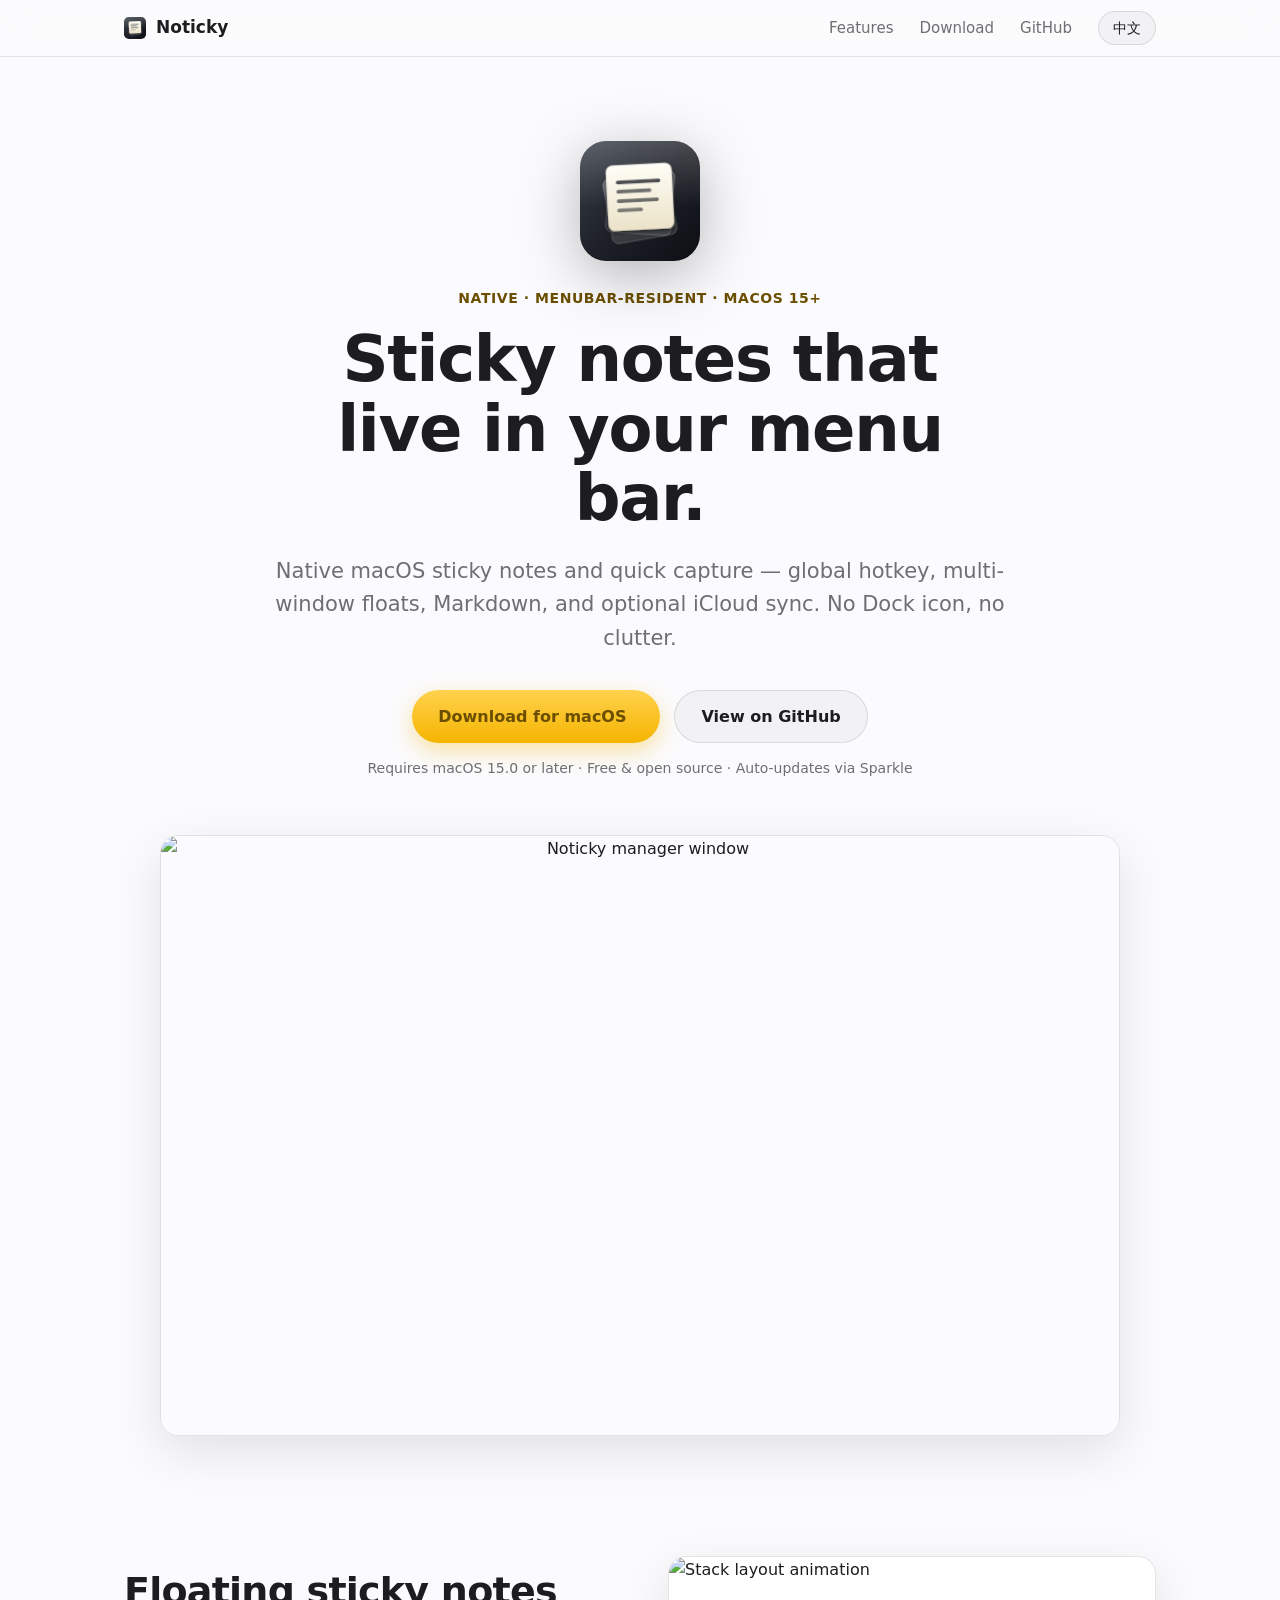
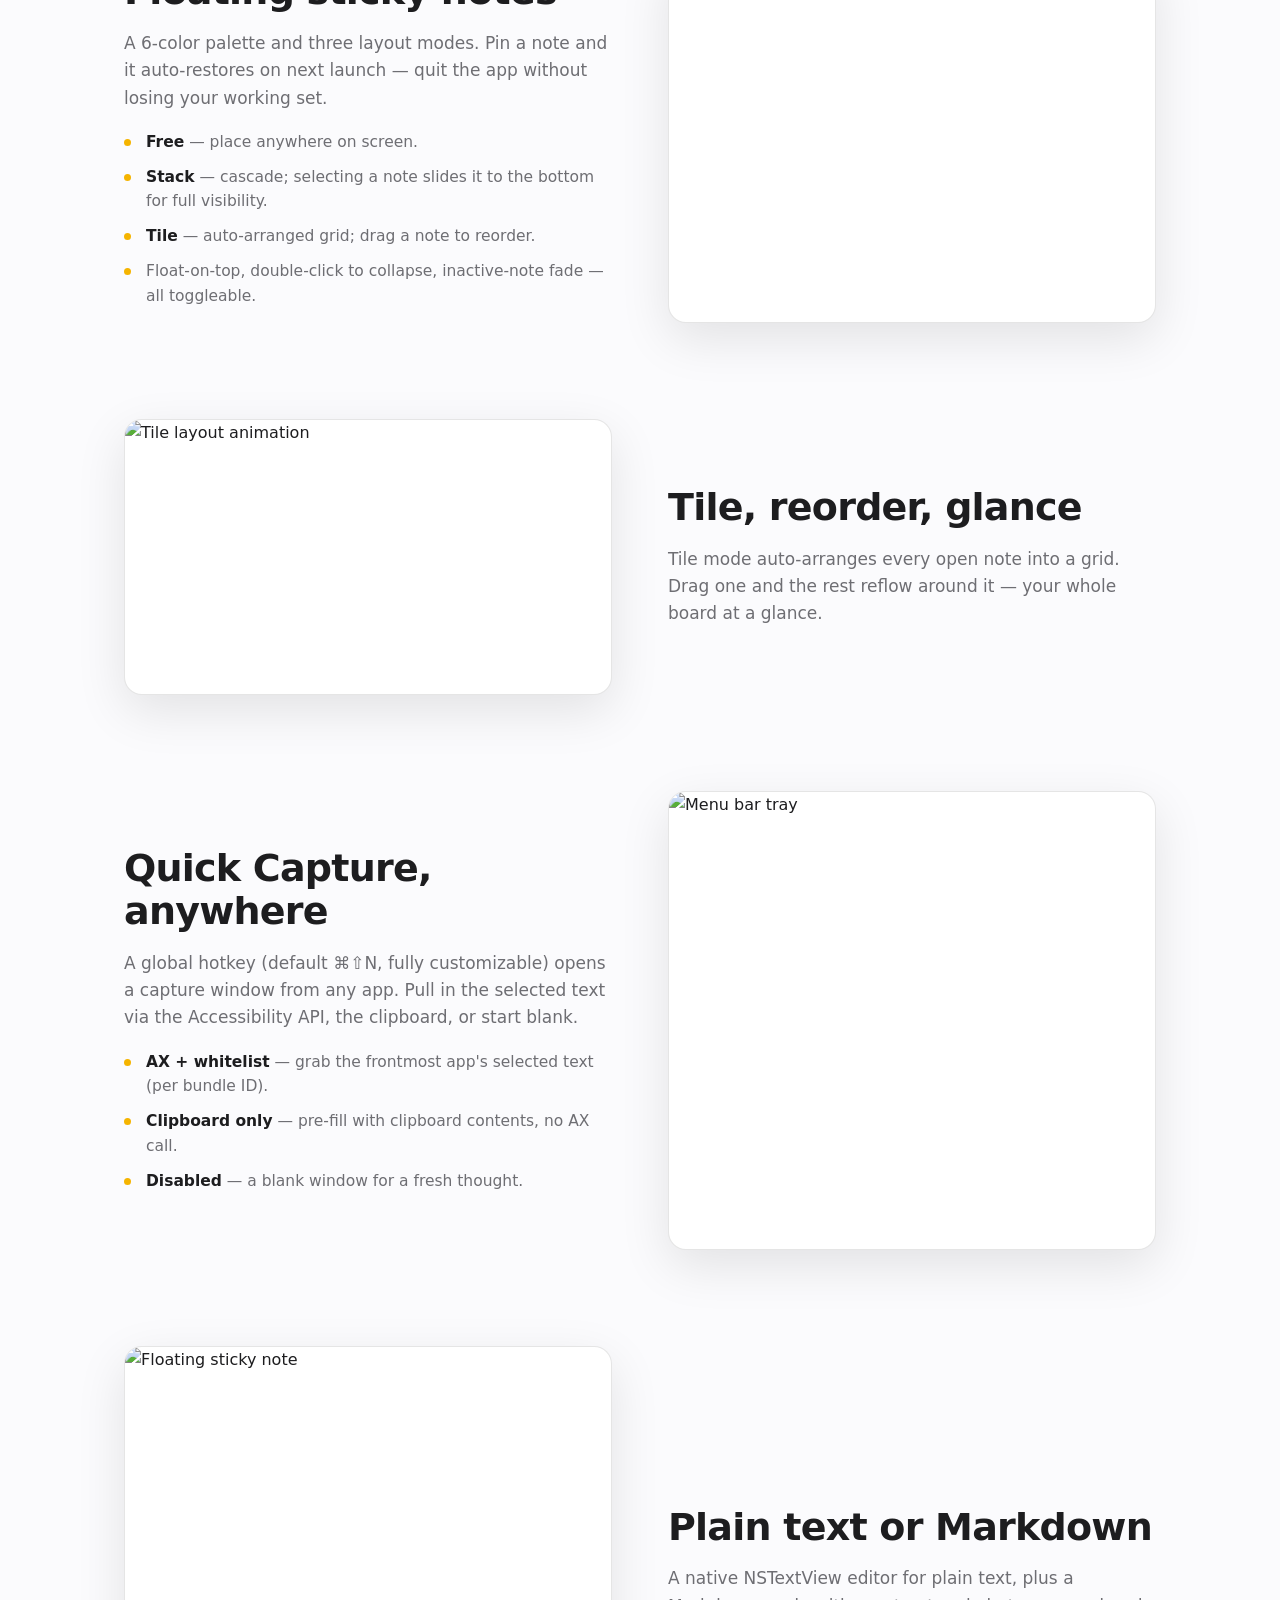
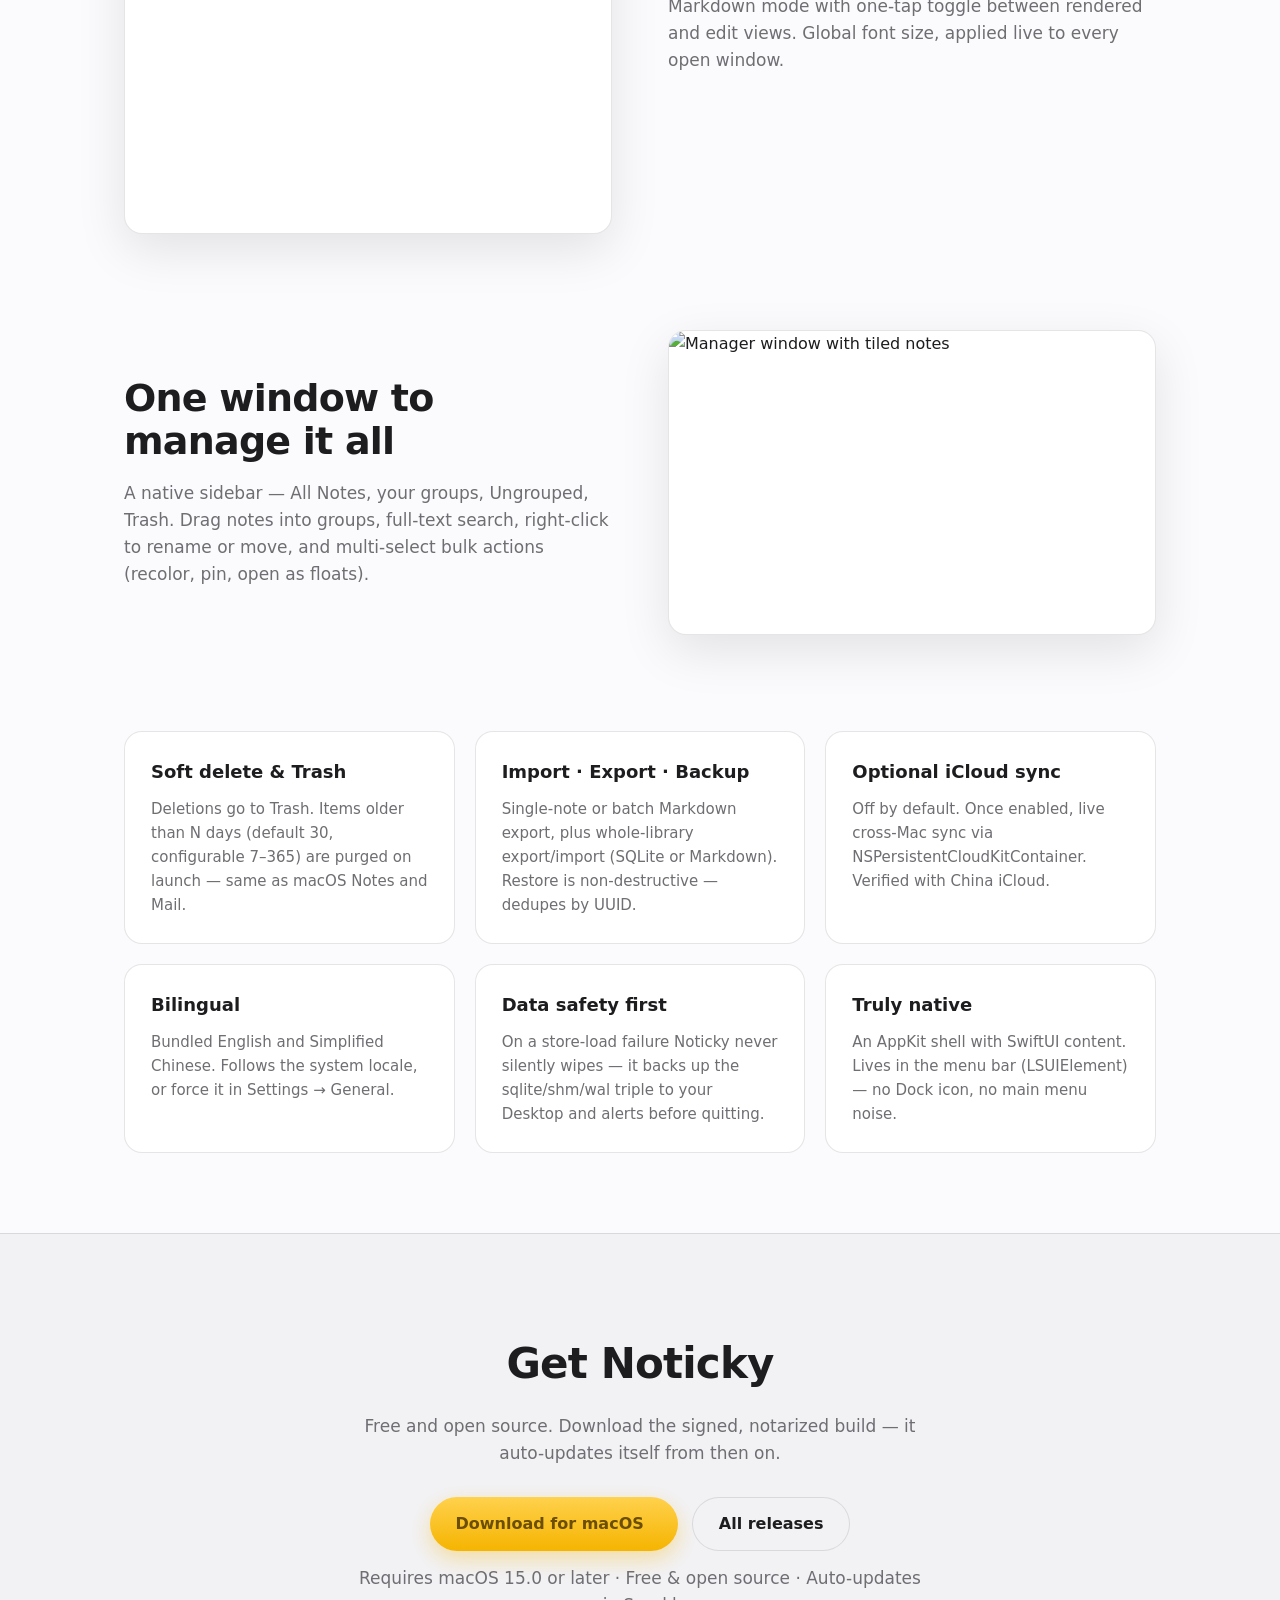
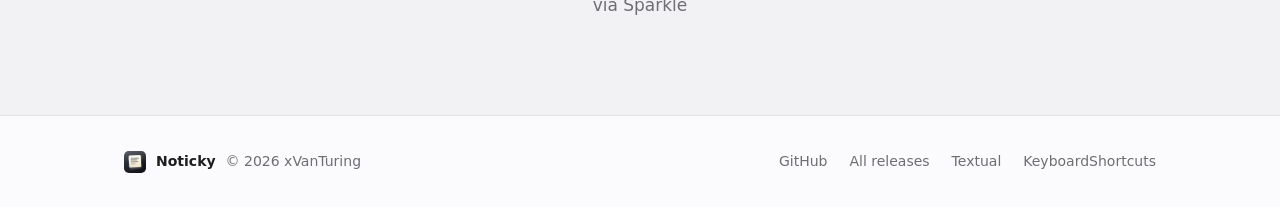
==== site/index.html @ e5f100ba "site: technical SEO — canonical, JSON-LD, OG/Twitter, robots, sitemap Add SoftwareApplication struct" ====
<!DOCTYPE html>
<html lang="en" data-lang="en">
<head>
<meta charset="UTF-8">
<meta name="viewport" content="width=device-width, initial-scale=1">
<title>Noticky — Native macOS sticky notes</title>
<meta name="description" content="Noticky — native macOS 15+ sticky notes: menubar-resident, global hotkey quick capture, multi-window floating notes, Markdown, optional iCloud sync. Free and open source, no Dock icon.">
<meta name="keywords" content="macOS sticky notes, mac note app, menubar notes, quick capture, Markdown notes mac, floating notes, iCloud sync notes, Noticky">
<link rel="canonical" href="https://xvanturing.github.io/Noticky/">
<meta property="og:title" content="Noticky — Native macOS sticky notes">
<meta property="og:description" content="Menubar-resident sticky notes for macOS 15+. Global hotkey capture, floating windows, Markdown, iCloud sync. Free & open source.">
<meta property="og:type" content="website">
<meta property="og:url" content="https://xvanturing.github.io/Noticky/">
<meta property="og:site_name" content="Noticky">
<meta property="og:image" content="https://xvanturing.github.io/Noticky/screenshots/manage-all-note.png">
<meta name="twitter:card" content="summary_large_image">
<meta name="twitter:title" content="Noticky — Native macOS sticky notes">
<meta name="twitter:description" content="Menubar-resident sticky notes for macOS 15+. Global hotkey capture, floating windows, Markdown, iCloud sync.">
<meta name="twitter:image" content="https://xvanturing.github.io/Noticky/screenshots/manage-all-note.png">
<meta name="theme-color" content="#f5b400">
<link rel="icon" type="image/svg+xml" href="icon.svg">
<link rel="stylesheet" href="style.css">
<script type="application/ld+json">
{
  "@context": "https://schema.org",
  "@type": "SoftwareApplication",
  "name": "Noticky",
  "operatingSystem": "macOS 15.0+",
  "applicationCategory": "ProductivityApplication",
  "description": "Native macOS sticky notes and quick capture — menubar-resident, global hotkey, multi-window floats, Markdown, optional iCloud sync.",
  "url": "https://xvanturing.github.io/Noticky/",
  "downloadUrl": "https://github.com/xVanTuring/Noticky/releases/latest",
  "softwareVersion": "1.2.3",
  "screenshot": "https://xvanturing.github.io/Noticky/screenshots/manage-all-note.png",
  "isAccessibleForFree": true,
  "offers": { "@type": "Offer", "price": "0", "priceCurrency": "USD" },
  "author": { "@type": "Person", "name": "xVanTuring", "url": "https://github.com/xVanTuring" }
}
</script>
</head>
<body>

<header class="nav">
  <div class="wrap nav-inner">
    <a class="brand" href="#top">
      <img class="brand-mark" src="icon.svg" alt="" width="22" height="22">
      <span>Noticky</span>
    </a>
    <nav class="nav-links">
      <a href="#features" data-i18n="nav.features">Features</a>
      <a href="#download" data-i18n="nav.download">Download</a>
      <a href="https://github.com/xVanTuring/Noticky" target="_blank" rel="noopener">GitHub</a>
      <button id="langToggle" class="lang-toggle" type="button" aria-label="Switch language">中文</button>
    </nav>
  </div>
</header>

<main id="top">

  <section class="hero">
    <div class="wrap">
      <img class="hero-icon" src="icon.svg" alt="Noticky app icon" width="120" height="120">
      <p class="eyebrow" data-i18n="hero.eyebrow">Native · Menubar-resident · macOS 15+</p>
      <h1 data-i18n="hero.title">Sticky notes that live in your menu bar.</h1>
      <p class="lede" data-i18n="hero.lede">Native macOS sticky notes and quick capture — global hotkey, multi-window floats, Markdown, and optional iCloud sync. No Dock icon, no clutter.</p>
      <div class="cta">
        <a id="downloadBtn" class="btn btn-primary" href="https://github.com/xVanTuring/Noticky/releases/latest">
          <span data-i18n="hero.download">Download for macOS</span>
          <span id="dlVersion" class="dl-version"></span>
        </a>
        <a class="btn btn-ghost" href="https://github.com/xVanTuring/Noticky" target="_blank" rel="noopener" data-i18n="hero.github">View on GitHub</a>
      </div>
      <p class="req" data-i18n="hero.req">Requires macOS 15.0 or later · Free &amp; open source · Auto-updates via Sparkle</p>
      <div class="hero-shot">
        <img src="screenshots/manage-all-note.png" alt="Noticky manager window" width="1520" height="950" loading="eager">
      </div>
    </div>
  </section>

  <section id="features" class="features wrap">

    <article class="feature">
      <div class="feature-text">
        <h2 data-i18n="f.float.title">Floating sticky notes</h2>
        <p data-i18n="f.float.body">A 6-color palette and three layout modes. Pin a note and it auto-restores on next launch — quit the app without losing your working set.</p>
        <ul>
          <li data-i18n="f.float.li1"><b>Free</b> — place anywhere on screen.</li>
          <li data-i18n="f.float.li2"><b>Stack</b> — cascade; selecting a note slides it to the bottom for full visibility.</li>
          <li data-i18n="f.float.li3"><b>Tile</b> — auto-arranged grid; drag a note to reorder.</li>
          <li data-i18n="f.float.li4">Float-on-top, double-click to collapse, inactive-note fade — all toggleable.</li>
        </ul>
      </div>
      <div class="feature-media">
        <img src="screenshots/stack-animation.gif" alt="Stack layout animation" width="600" height="450" loading="lazy">
      </div>
    </article>

    <article class="feature reverse">
      <div class="feature-text">
        <h2 data-i18n="f.tile.title">Tile, reorder, glance</h2>
        <p data-i18n="f.tile.body">Tile mode auto-arranges every open note into a grid. Drag one and the rest reflow around it — your whole board at a glance.</p>
      </div>
      <div class="feature-media">
        <img src="screenshots/tile-animation.gif" alt="Tile layout animation" width="600" height="338" loading="lazy">
      </div>
    </article>

    <article class="feature">
      <div class="feature-text">
        <h2 data-i18n="f.capture.title">Quick Capture, anywhere</h2>
        <p data-i18n="f.capture.body">A global hotkey (default ⌘⇧N, fully customizable) opens a capture window from any app. Pull in the selected text via the Accessibility API, the clipboard, or start blank.</p>
        <ul>
          <li data-i18n="f.capture.li1"><b>AX + whitelist</b> — grab the frontmost app's selected text (per bundle ID).</li>
          <li data-i18n="f.capture.li2"><b>Clipboard only</b> — pre-fill with clipboard contents, no AX call.</li>
          <li data-i18n="f.capture.li3"><b>Disabled</b> — a blank window for a fresh thought.</li>
        </ul>
      </div>
      <div class="feature-media">
        <img src="screenshots/menutray-open.png" alt="Menu bar tray" width="680" height="640" loading="lazy">
      </div>
    </article>

    <article class="feature reverse">
      <div class="feature-text">
        <h2 data-i18n="f.editor.title">Plain text or Markdown</h2>
        <p data-i18n="f.editor.body">A native NSTextView editor for plain text, plus a Markdown mode with one-tap toggle between rendered and edit views. Global font size, applied live to every open window.</p>
      </div>
      <div class="feature-media">
        <img src="screenshots/stack.png" alt="Floating sticky note" width="510" height="510" loading="lazy">
      </div>
    </article>

    <article class="feature">
      <div class="feature-text">
        <h2 data-i18n="f.manager.title">One window to manage it all</h2>
        <p data-i18n="f.manager.body">A native sidebar — All Notes, your groups, Ungrouped, Trash. Drag notes into groups, full-text search, right-click to rename or move, and multi-select bulk actions (recolor, pin, open as floats).</p>
      </div>
      <div class="feature-media">
        <img src="screenshots/tile-demo.png" alt="Manager window with tiled notes" width="1490" height="930" loading="lazy">
      </div>
    </article>

    <div class="grid">
      <div class="card">
        <h3 data-i18n="g.trash.title">Soft delete &amp; Trash</h3>
        <p data-i18n="g.trash.body">Deletions go to Trash. Items older than N days (default 30, configurable 7–365) are purged on launch — same as macOS Notes and Mail.</p>
      </div>
      <div class="card">
        <h3 data-i18n="g.io.title">Import · Export · Backup</h3>
        <p data-i18n="g.io.body">Single-note or batch Markdown export, plus whole-library export/import (SQLite or Markdown). Restore is non-destructive — dedupes by UUID.</p>
      </div>
      <div class="card">
        <h3 data-i18n="g.icloud.title">Optional iCloud sync</h3>
        <p data-i18n="g.icloud.body">Off by default. Once enabled, live cross-Mac sync via NSPersistentCloudKitContainer. Verified with China iCloud.</p>
      </div>
      <div class="card">
        <h3 data-i18n="g.l10n.title">Bilingual</h3>
        <p data-i18n="g.l10n.body">Bundled English and Simplified Chinese. Follows the system locale, or force it in Settings → General.</p>
      </div>
      <div class="card">
        <h3 data-i18n="g.safety.title">Data safety first</h3>
        <p data-i18n="g.safety.body">On a store-load failure Noticky never silently wipes — it backs up the sqlite/shm/wal triple to your Desktop and alerts before quitting.</p>
      </div>
      <div class="card">
        <h3 data-i18n="g.native.title">Truly native</h3>
        <p data-i18n="g.native.body">An AppKit shell with SwiftUI content. Lives in the menu bar (LSUIElement) — no Dock icon, no main menu noise.</p>
      </div>
    </div>

  </section>

  <section id="download" class="download">
    <div class="wrap">
      <h2 data-i18n="dl.title">Get Noticky</h2>
      <p data-i18n="dl.body">Free and open source. Download the signed, notarized build — it auto-updates itself from then on.</p>
      <div class="cta">
        <a id="downloadBtn2" class="btn btn-primary" href="https://github.com/xVanTuring/Noticky/releases/latest">
          <span data-i18n="hero.download">Download for macOS</span>
          <span id="dlVersion2" class="dl-version"></span>
        </a>
        <a class="btn btn-ghost" href="https://github.com/xVanTuring/Noticky/releases" target="_blank" rel="noopener" data-i18n="dl.all">All releases</a>
      </div>
      <p class="req" data-i18n="hero.req">Requires macOS 15.0 or later · Free &amp; open source · Auto-updates via Sparkle</p>
    </div>
  </section>

</main>

<footer class="footer">
  <div class="wrap footer-inner">
    <div>
      <img class="brand-mark" src="icon.svg" alt="" width="22" height="22">
      <span class="footer-name">Noticky</span>
      <span class="footer-copy">© 2026 xVanTuring</span>
    </div>
    <nav class="footer-links">
      <a href="https://github.com/xVanTuring/Noticky" target="_blank" rel="noopener">GitHub</a>
      <a href="https://github.com/xVanTuring/Noticky/releases" target="_blank" rel="noopener" data-i18n="dl.all">All releases</a>
      <a href="https://github.com/gonzalezreal/textual" target="_blank" rel="noopener">Textual</a>
      <a href="https://github.com/sindresorhus/KeyboardShortcuts" target="_blank" rel="noopener">KeyboardShortcuts</a>
    </nav>
  </div>
</footer>

<script src="app.js"></script>
</body>
</html>
---- site/style.css ----
:root {
  --bg: #fbfbfd;
  --bg-soft: #f2f2f5;
  --surface: #ffffff;
  --text: #1d1d1f;
  --text-soft: #6e6e73;
  --line: rgba(0,0,0,.10);
  --accent: #f5b400;
  --accent-ink: #6b4e00;
  --shadow: 0 16px 50px rgba(0,0,0,.10);
  --radius: 18px;
  --maxw: 1080px;
}

@media (prefers-color-scheme: dark) {
  :root {
    --bg: #000000;
    --bg-soft: #0d0d0f;
    --surface: #161618;
    --text: #f5f5f7;
    --text-soft: #a1a1a6;
    --line: rgba(255,255,255,.12);
    --shadow: 0 16px 50px rgba(0,0,0,.55);
  }
}

* { box-sizing: border-box; margin: 0; padding: 0; }

html { scroll-behavior: smooth; }

body {
  font-family: -apple-system, BlinkMacSystemFont, "SF Pro Text", "Segoe UI",
    "PingFang SC", "Hiragino Sans GB", "Microsoft YaHei", system-ui, sans-serif;
  background: var(--bg);
  color: var(--text);
  line-height: 1.6;
  -webkit-font-smoothing: antialiased;
  text-rendering: optimizeLegibility;
}

.wrap { max-width: var(--maxw); margin: 0 auto; padding: 0 24px; }

a { color: inherit; text-decoration: none; }

img { max-width: 100%; height: auto; display: block; }

/* i18n visibility — handled by JS swapping text; no CSS needed */

/* ---------- nav ---------- */
.nav {
  position: sticky; top: 0; z-index: 50;
  background: color-mix(in srgb, var(--bg) 78%, transparent);
  backdrop-filter: saturate(180%) blur(20px);
  -webkit-backdrop-filter: saturate(180%) blur(20px);
  border-bottom: 1px solid var(--line);
}
.nav-inner { display: flex; align-items: center; justify-content: space-between; height: 56px; }
.brand { display: flex; align-items: center; gap: 10px; font-weight: 600; font-size: 17px; }
.brand-mark { width: 22px; height: 22px; flex: none; display: block; }
.nav-links { display: flex; align-items: center; gap: 26px; font-size: 15px; }
.nav-links a { color: var(--text-soft); transition: color .15s; }
.nav-links a:hover { color: var(--text); }
.lang-toggle {
  font: inherit; font-size: 14px; cursor: pointer;
  background: var(--bg-soft); color: var(--text);
  border: 1px solid var(--line); border-radius: 999px;
  padding: 5px 14px; transition: background .15s;
}
.lang-toggle:hover { background: var(--surface); }

/* ---------- hero ---------- */
.hero { padding: 84px 0 40px; text-align: center; }
.hero-icon {
  width: clamp(88px, 12vw, 120px); height: auto;
  margin: 0 auto 26px;
  filter: drop-shadow(0 14px 30px rgba(0,0,0,.28));
}
.eyebrow {
  font-size: 14px; font-weight: 600; letter-spacing: .04em;
  color: var(--accent-ink); text-transform: uppercase;
}
@media (prefers-color-scheme: dark) { .eyebrow { color: var(--accent); } }
.hero h1 {
  font-size: clamp(36px, 6vw, 64px);
  line-height: 1.08; font-weight: 700; letter-spacing: -.02em;
  margin: 16px auto 0; max-width: 14ch;
}
.lede {
  font-size: clamp(17px, 2.2vw, 21px);
  color: var(--text-soft); margin: 22px auto 0; max-width: 60ch;
}
.cta { display: flex; gap: 14px; justify-content: center; flex-wrap: wrap; margin: 34px 0 14px; }
.btn {
  display: inline-flex; align-items: center; gap: 8px;
  font-size: 16px; font-weight: 600;
  padding: 13px 26px; border-radius: 999px;
  transition: transform .12s ease, box-shadow .12s ease, background .15s;
}
.btn:active { transform: translateY(1px); }
.btn-primary {
  background: linear-gradient(180deg, #ffd14d, var(--accent));
  color: var(--accent-ink);
  box-shadow: 0 8px 22px rgba(245,180,0,.35);
}
.btn-primary:hover { box-shadow: 0 10px 28px rgba(245,180,0,.5); }
.btn-ghost { background: var(--bg-soft); color: var(--text); border: 1px solid var(--line); }
.btn-ghost:hover { background: var(--surface); }
.dl-version { font-weight: 500; opacity: .7; font-size: 14px; }
.req { font-size: 14px; color: var(--text-soft); }

.hero-shot {
  margin: 56px auto 0; max-width: 960px;
  border-radius: var(--radius); overflow: hidden;
  box-shadow: var(--shadow); border: 1px solid var(--line);
}

/* ---------- features ---------- */
.features { padding: 80px 24px; display: flex; flex-direction: column; gap: 96px; }
.feature {
  display: grid; grid-template-columns: 1fr 1fr;
  gap: 56px; align-items: center;
}
.feature.reverse .feature-text { order: 2; }
.feature h2 {
  font-size: clamp(26px, 3.4vw, 38px);
  line-height: 1.15; letter-spacing: -.02em; font-weight: 700;
}
.feature p { margin-top: 16px; font-size: 17px; color: var(--text-soft); }
.feature ul { margin-top: 18px; padding-left: 0; list-style: none; display: grid; gap: 10px; }
.feature li { font-size: 15.5px; color: var(--text-soft); padding-left: 22px; position: relative; }
.feature li::before {
  content: ""; position: absolute; left: 0; top: 9px;
  width: 7px; height: 7px; border-radius: 50%; background: var(--accent);
}
.feature li b { color: var(--text); }
.feature-media {
  border-radius: var(--radius); overflow: hidden;
  box-shadow: var(--shadow); border: 1px solid var(--line);
  background: var(--surface);
}
.feature-media img { width: 100%; }

/* ---------- grid cards ---------- */
.grid {
  display: grid; grid-template-columns: repeat(3, 1fr); gap: 20px;
}
.card {
  background: var(--surface); border: 1px solid var(--line);
  border-radius: var(--radius); padding: 26px;
}
.card h3 { font-size: 18px; font-weight: 650; }
.card p { margin-top: 10px; font-size: 15px; color: var(--text-soft); }

/* ---------- download ---------- */
.download {
  text-align: center; padding: 96px 24px;
  background: var(--bg-soft); border-top: 1px solid var(--line);
}
.download h2 { font-size: clamp(28px, 4vw, 42px); font-weight: 700; letter-spacing: -.02em; }
.download .body, .download > .wrap > p:first-of-type { }
.download p { color: var(--text-soft); max-width: 52ch; margin: 16px auto 0; font-size: 17px; }
.download .cta { margin-top: 30px; }
.download .req { margin-top: 6px; }

/* ---------- footer ---------- */
.footer { border-top: 1px solid var(--line); padding: 34px 0; font-size: 14px; }
.footer-inner { display: flex; align-items: center; justify-content: space-between; flex-wrap: wrap; gap: 16px; }
.footer-inner > div { display: flex; align-items: center; gap: 10px; }
.footer-name { font-weight: 600; }
.footer-copy { color: var(--text-soft); }
.footer-links { display: flex; gap: 22px; }
.footer-links a { color: var(--text-soft); transition: color .15s; }
.footer-links a:hover { color: var(--text); }

/* ---------- responsive ---------- */
@media (max-width: 820px) {
  .nav-links { gap: 16px; font-size: 14px; }
  .feature { grid-template-columns: 1fr; gap: 28px; }
  .feature.reverse .feature-text { order: 0; }
  .grid { grid-template-columns: 1fr; }
  .hero { padding: 56px 0 24px; }
  .hero-shot { margin-top: 40px; }
  .features { padding: 56px 20px; gap: 64px; }
}
@media (max-width: 520px) {
  .nav-links a:not(:last-of-type) { display: none; }
}
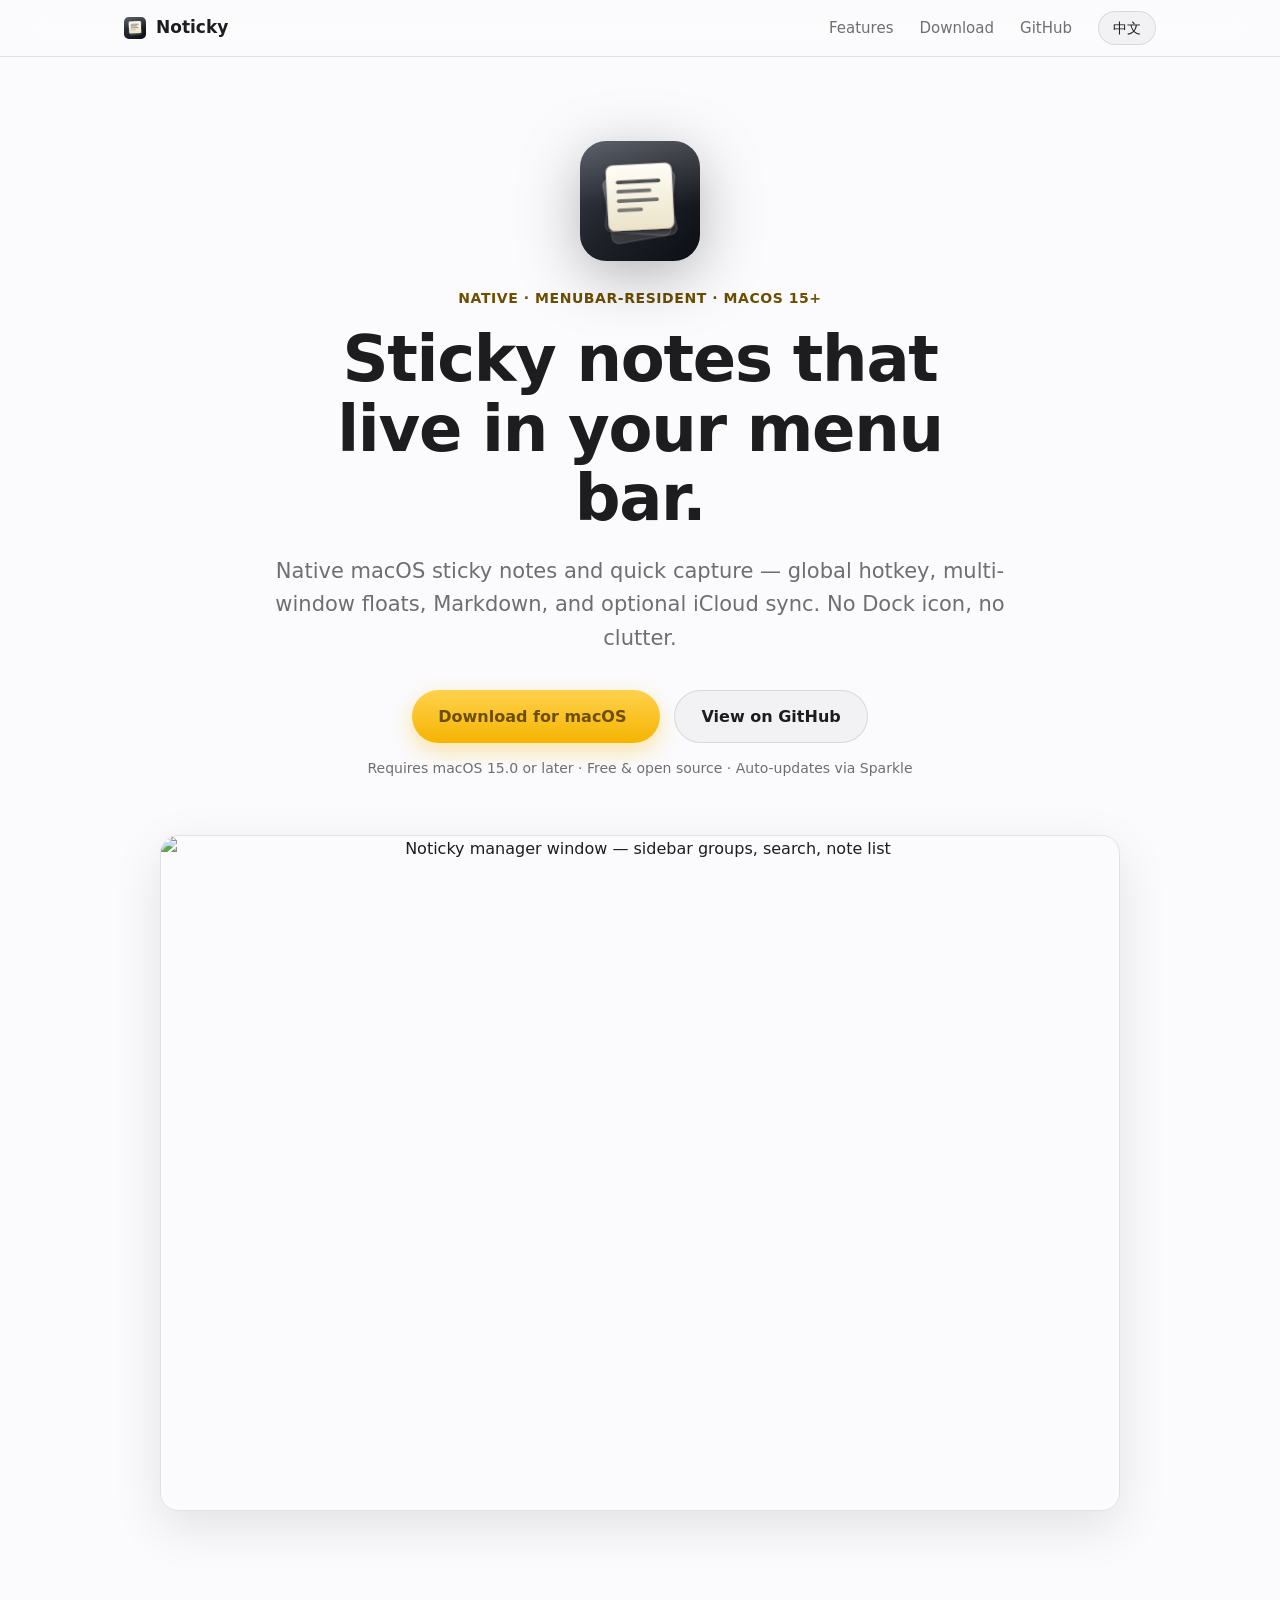
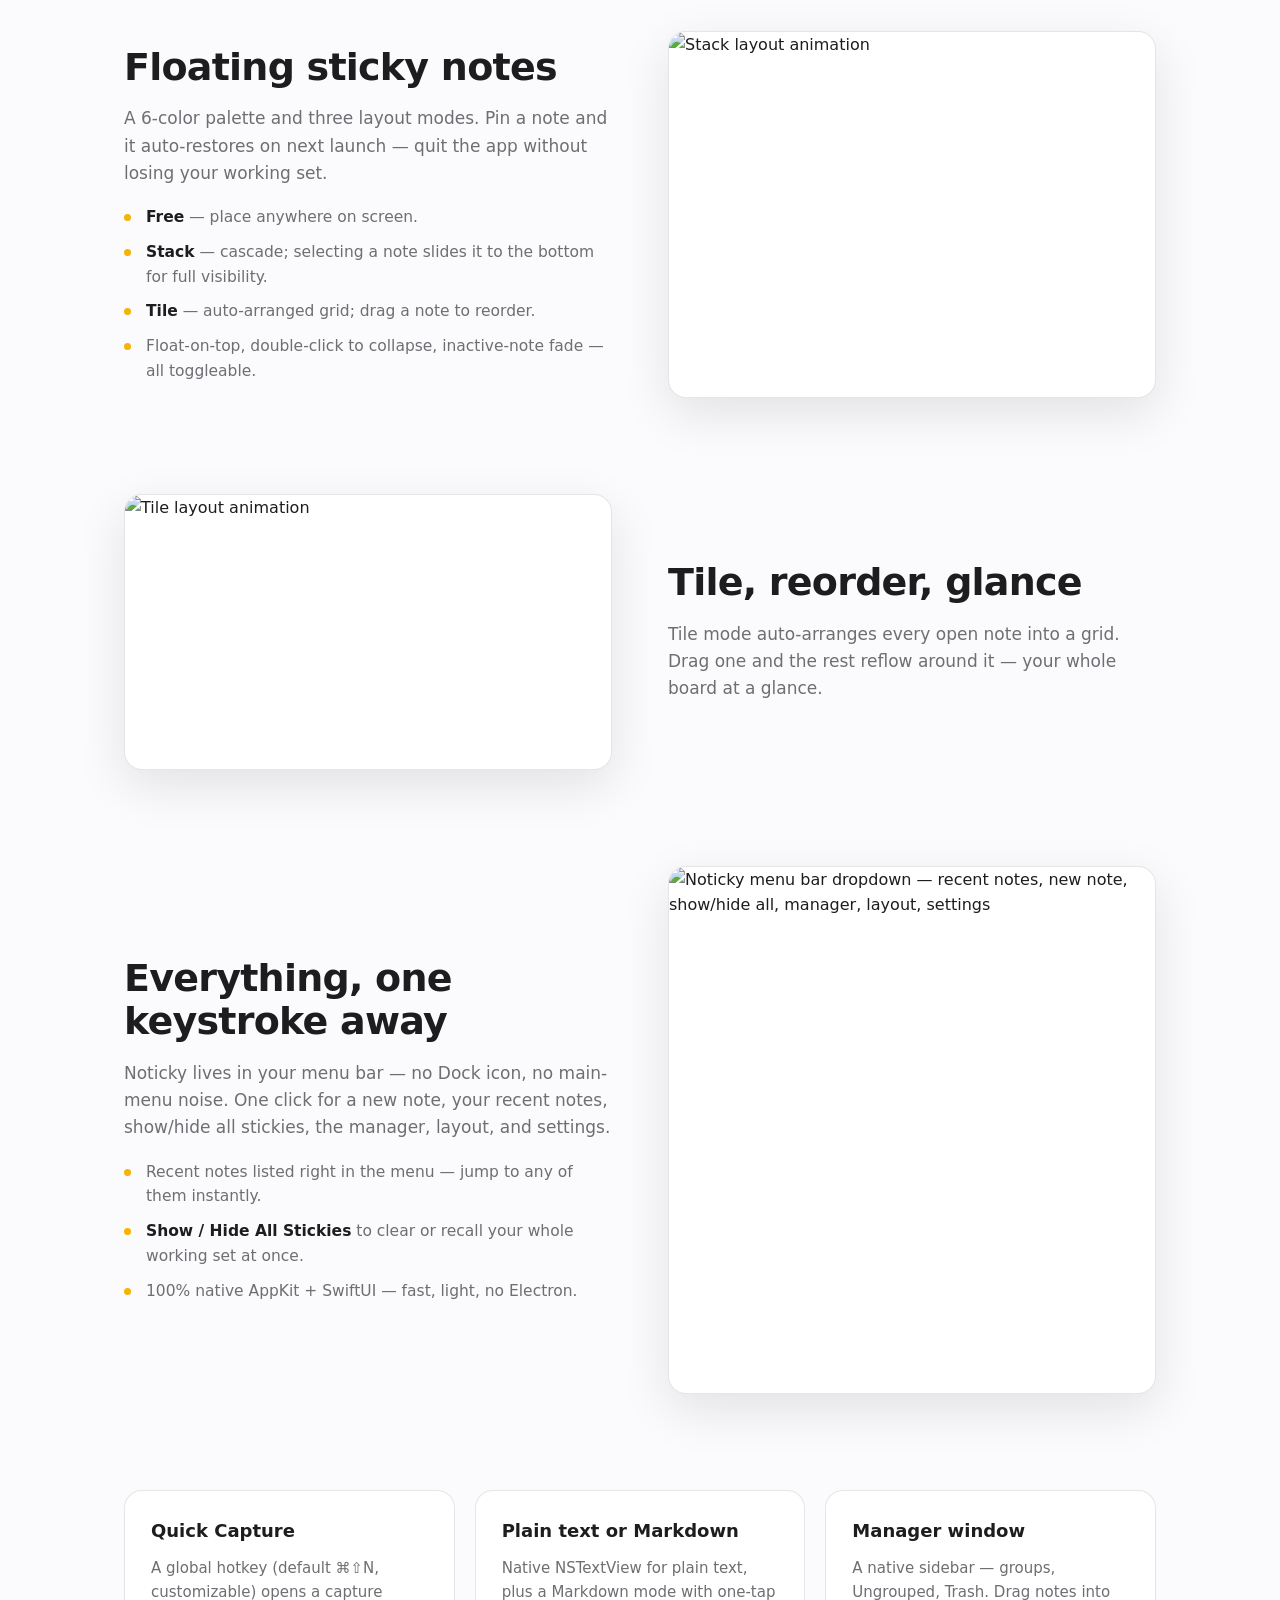
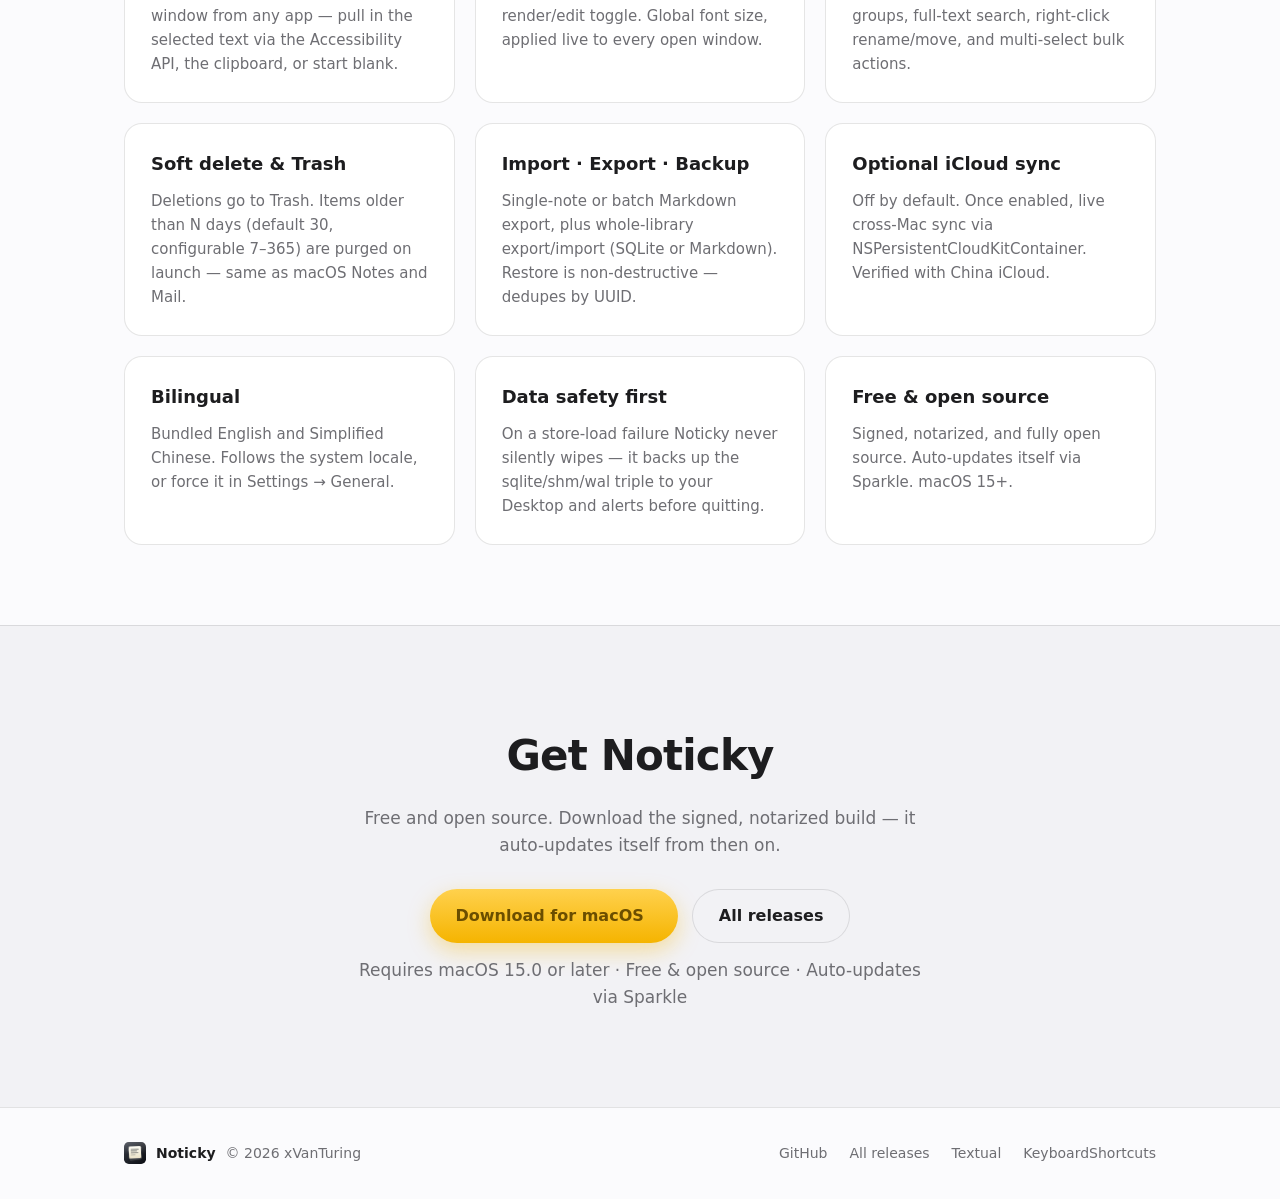
==== commit f31bf01a: "site: fix image/text mismatches — only truthful screenshots on page The earlier feature→image pairin" ====
--- a/site/index.html
+++ b/site/index.html
@@ -3,6 +3,7 @@
 <head>
 <meta charset="UTF-8">
 <meta name="viewport" content="width=device-width, initial-scale=1">
+<meta name="google-site-verification" content="A2IxianbWtXFeXJWL5zcsJh0IH8kGYTFFjMnUTjZD_4">
 <title>Noticky — Native macOS sticky notes</title>
 <meta name="description" content="Noticky — native macOS 15+ sticky notes: menubar-resident, global hotkey quick capture, multi-window floating notes, Markdown, optional iCloud sync. Free and open source, no Dock icon.">
 <meta name="keywords" content="macOS sticky notes, mac note app, menubar notes, quick capture, Markdown notes mac, floating notes, iCloud sync notes, Noticky">
@@ -72,7 +73,7 @@
       </div>
       <p class="req" data-i18n="hero.req">Requires macOS 15.0 or later · Free &amp; open source · Auto-updates via Sparkle</p>
       <div class="hero-shot">
-        <img src="screenshots/manage-all-note.png" alt="Noticky manager window" width="1520" height="950" loading="eager">
+        <img src="screenshots/manage-all-note.png" alt="Noticky manager window — sidebar groups, search, note list" width="2024" height="1424" loading="eager">
       </div>
     </div>
   </section>
@@ -107,40 +108,32 @@
 
     <article class="feature">
       <div class="feature-text">
-        <h2 data-i18n="f.capture.title">Quick Capture, anywhere</h2>
-        <p data-i18n="f.capture.body">A global hotkey (default ⌘⇧N, fully customizable) opens a capture window from any app. Pull in the selected text via the Accessibility API, the clipboard, or start blank.</p>
+        <h2 data-i18n="f.menu.title">Everything, one keystroke away</h2>
+        <p data-i18n="f.menu.body">Noticky lives in your menu bar — no Dock icon, no main-menu noise. One click for a new note, your recent notes, show/hide all stickies, the manager, layout, and settings.</p>
         <ul>
-          <li data-i18n="f.capture.li1"><b>AX + whitelist</b> — grab the frontmost app's selected text (per bundle ID).</li>
-          <li data-i18n="f.capture.li2"><b>Clipboard only</b> — pre-fill with clipboard contents, no AX call.</li>
-          <li data-i18n="f.capture.li3"><b>Disabled</b> — a blank window for a fresh thought.</li>
+          <li data-i18n="f.menu.li1">Recent notes listed right in the menu — jump to any of them instantly.</li>
+          <li data-i18n="f.menu.li2"><b>Show / Hide All Stickies</b> to clear or recall your whole working set at once.</li>
+          <li data-i18n="f.menu.li3">100% native AppKit + SwiftUI — fast, light, no Electron.</li>
         </ul>
       </div>
       <div class="feature-media">
-        <img src="screenshots/menutray-open.png" alt="Menu bar tray" width="680" height="640" loading="lazy">
+        <img src="screenshots/menutray-open.png" alt="Noticky menu bar dropdown — recent notes, new note, show/hide all, manager, layout, settings" width="958" height="1038" loading="lazy">
       </div>
     </article>
 
-    <article class="feature reverse">
-      <div class="feature-text">
-        <h2 data-i18n="f.editor.title">Plain text or Markdown</h2>
-        <p data-i18n="f.editor.body">A native NSTextView editor for plain text, plus a Markdown mode with one-tap toggle between rendered and edit views. Global font size, applied live to every open window.</p>
-      </div>
-      <div class="feature-media">
-        <img src="screenshots/stack.png" alt="Floating sticky note" width="510" height="510" loading="lazy">
-      </div>
-    </article>
-
-    <article class="feature">
-      <div class="feature-text">
-        <h2 data-i18n="f.manager.title">One window to manage it all</h2>
-        <p data-i18n="f.manager.body">A native sidebar — All Notes, your groups, Ungrouped, Trash. Drag notes into groups, full-text search, right-click to rename or move, and multi-select bulk actions (recolor, pin, open as floats).</p>
-      </div>
-      <div class="feature-media">
-        <img src="screenshots/tile-demo.png" alt="Manager window with tiled notes" width="1490" height="930" loading="lazy">
-      </div>
-    </article>
-
     <div class="grid">
+      <div class="card">
+        <h3 data-i18n="g.capture.title">Quick Capture</h3>
+        <p data-i18n="g.capture.body">A global hotkey (default ⌘⇧N, customizable) opens a capture window from any app — pull in the selected text via the Accessibility API, the clipboard, or start blank.</p>
+      </div>
+      <div class="card">
+        <h3 data-i18n="g.md.title">Plain text or Markdown</h3>
+        <p data-i18n="g.md.body">Native NSTextView for plain text, plus a Markdown mode with one-tap render/edit toggle. Global font size, applied live to every open window.</p>
+      </div>
+      <div class="card">
+        <h3 data-i18n="g.manager.title">Manager window</h3>
+        <p data-i18n="g.manager.body">A native sidebar — groups, Ungrouped, Trash. Drag notes into groups, full-text search, right-click rename/move, and multi-select bulk actions.</p>
+      </div>
       <div class="card">
         <h3 data-i18n="g.trash.title">Soft delete &amp; Trash</h3>
         <p data-i18n="g.trash.body">Deletions go to Trash. Items older than N days (default 30, configurable 7–365) are purged on launch — same as macOS Notes and Mail.</p>
@@ -162,8 +155,8 @@
         <p data-i18n="g.safety.body">On a store-load failure Noticky never silently wipes — it backs up the sqlite/shm/wal triple to your Desktop and alerts before quitting.</p>
       </div>
       <div class="card">
-        <h3 data-i18n="g.native.title">Truly native</h3>
-        <p data-i18n="g.native.body">An AppKit shell with SwiftUI content. Lives in the menu bar (LSUIElement) — no Dock icon, no main menu noise.</p>
+        <h3 data-i18n="g.oss.title">Free &amp; open source</h3>
+        <p data-i18n="g.oss.body">Signed, notarized, and fully open source. Auto-updates itself via Sparkle. macOS 15+.</p>
       </div>
     </div>
 
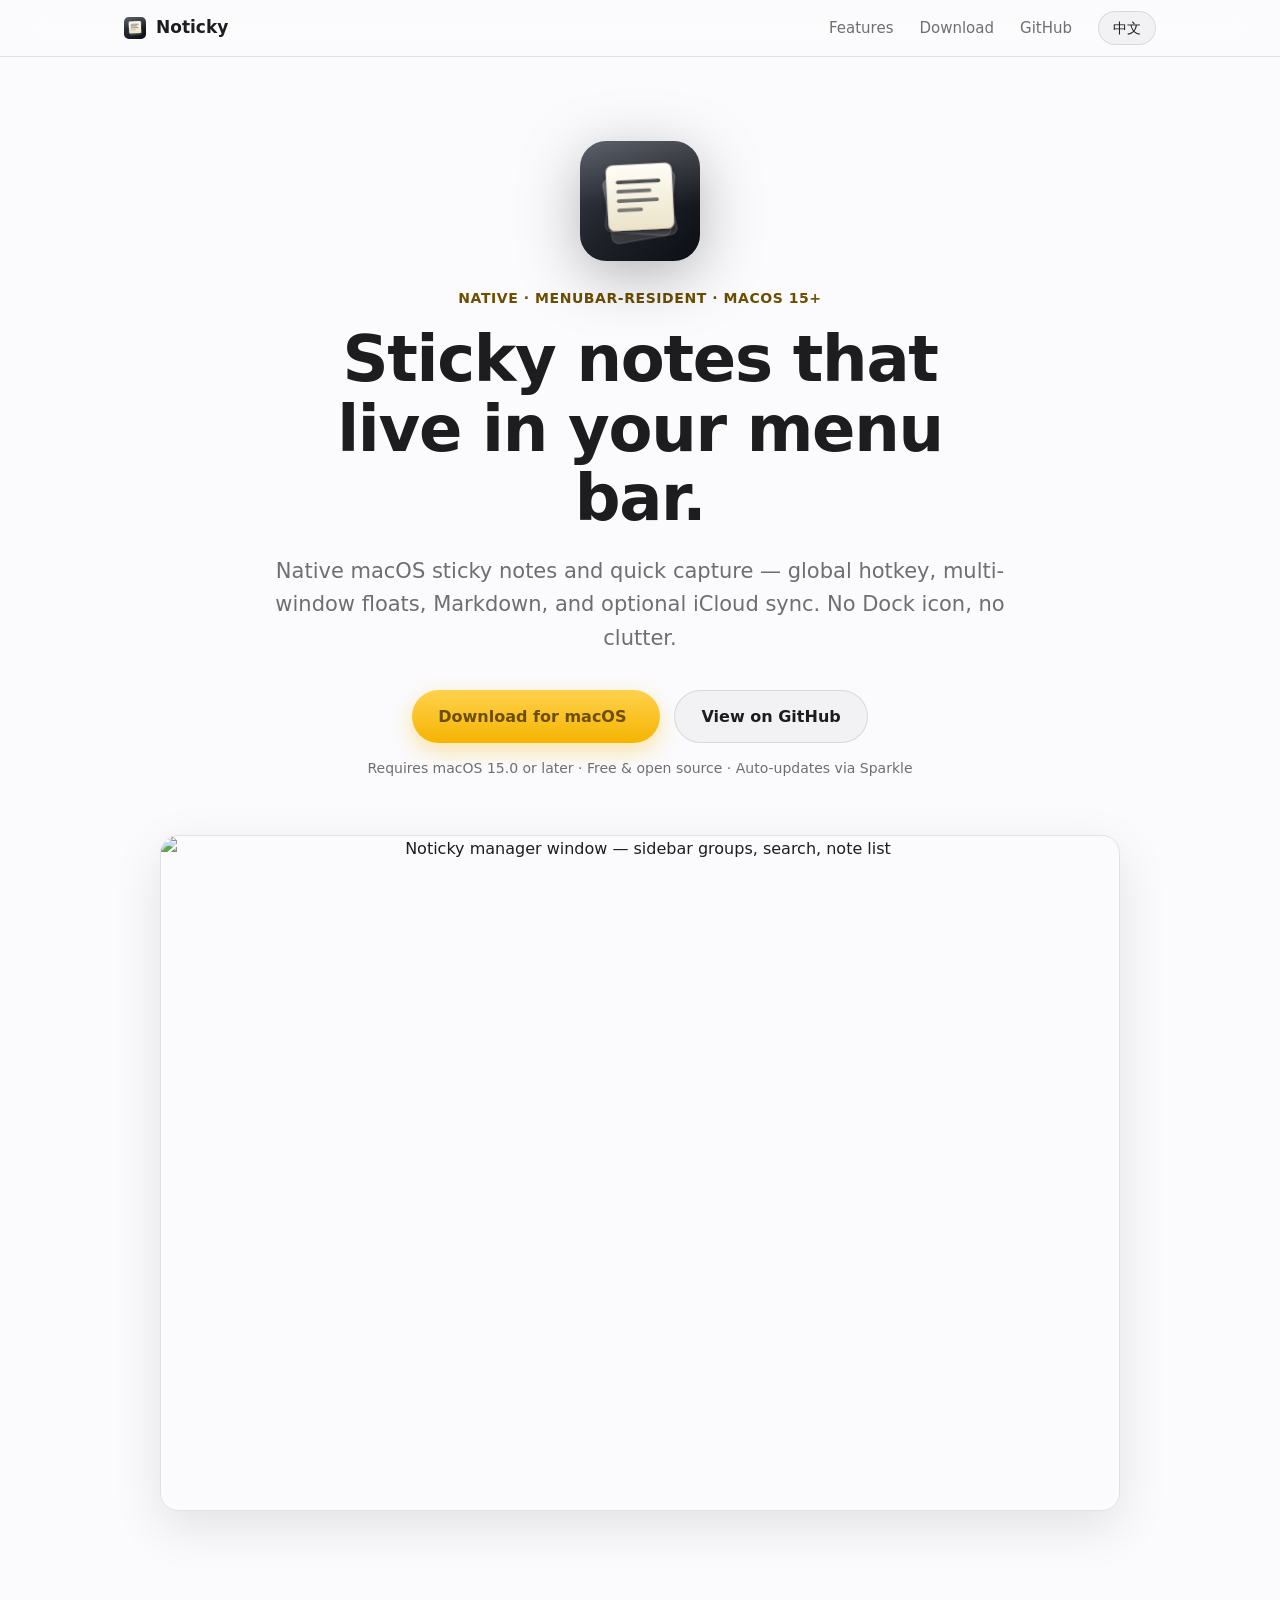
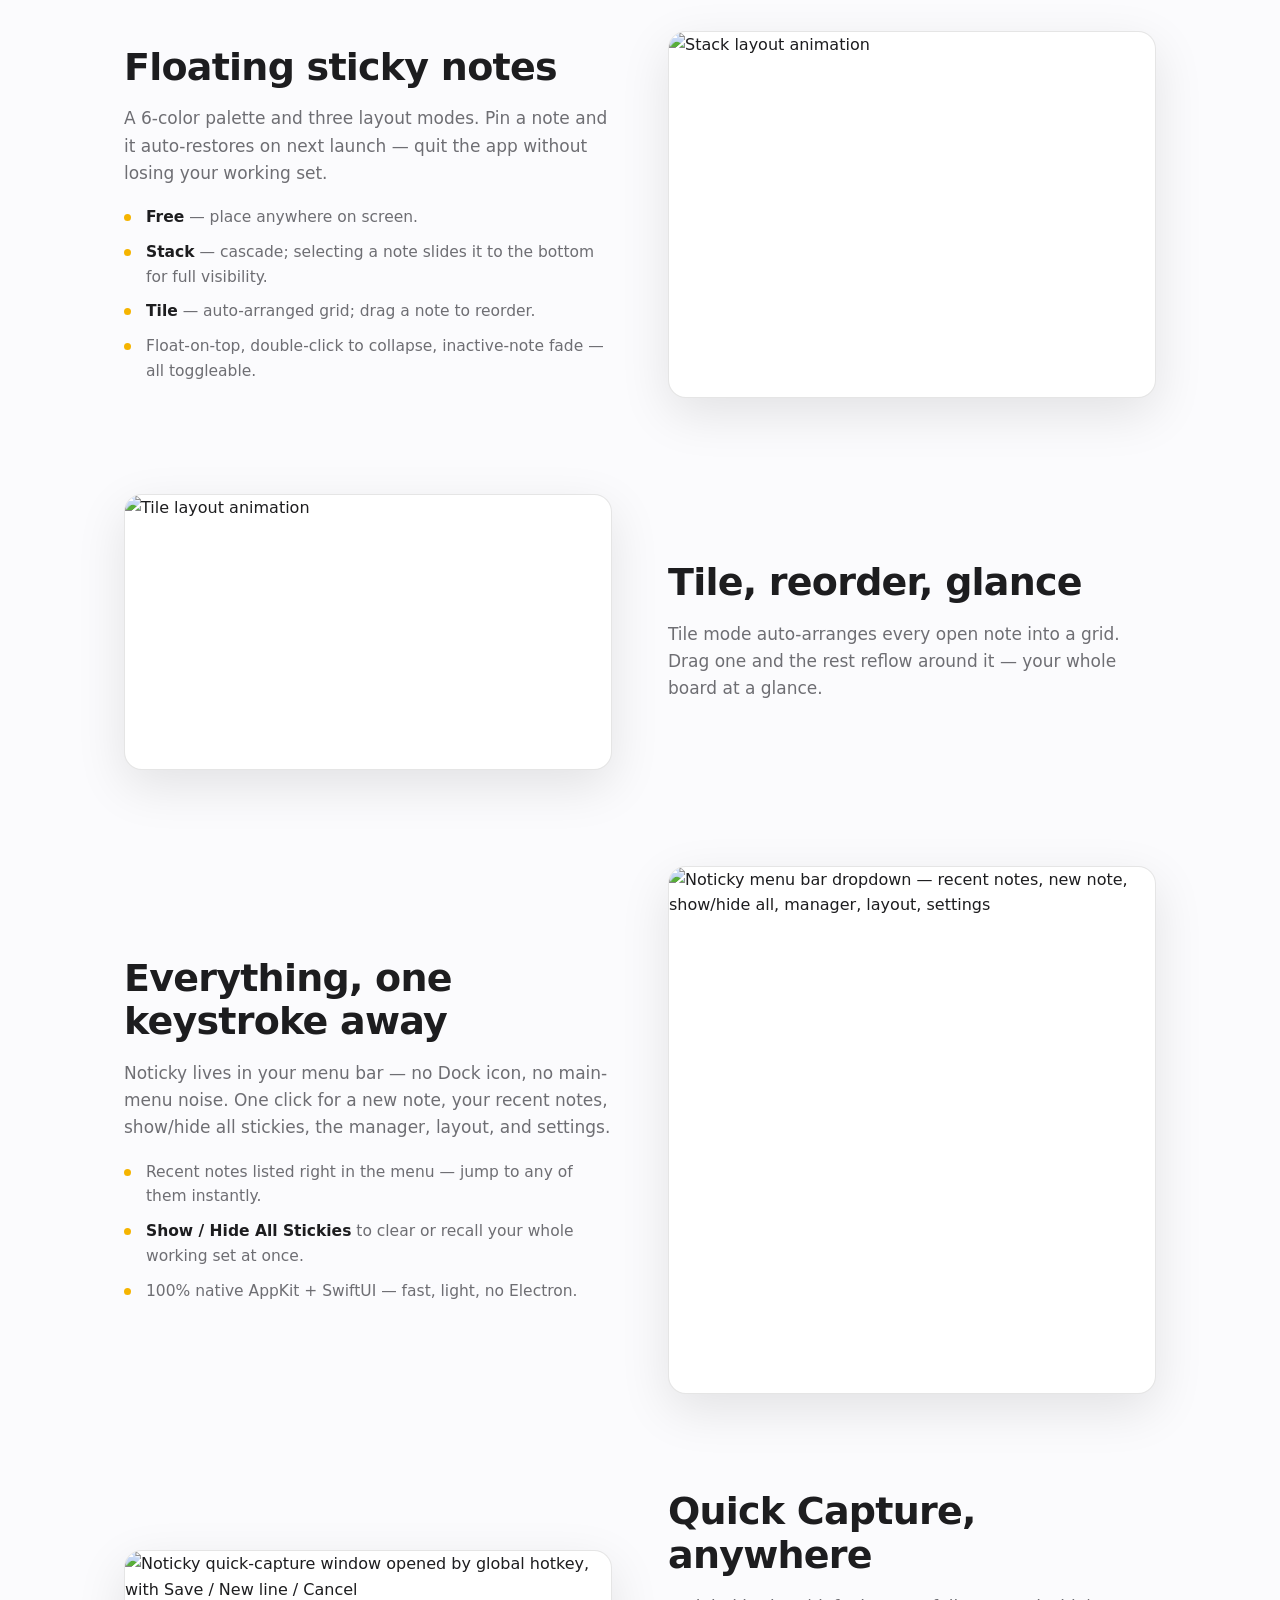
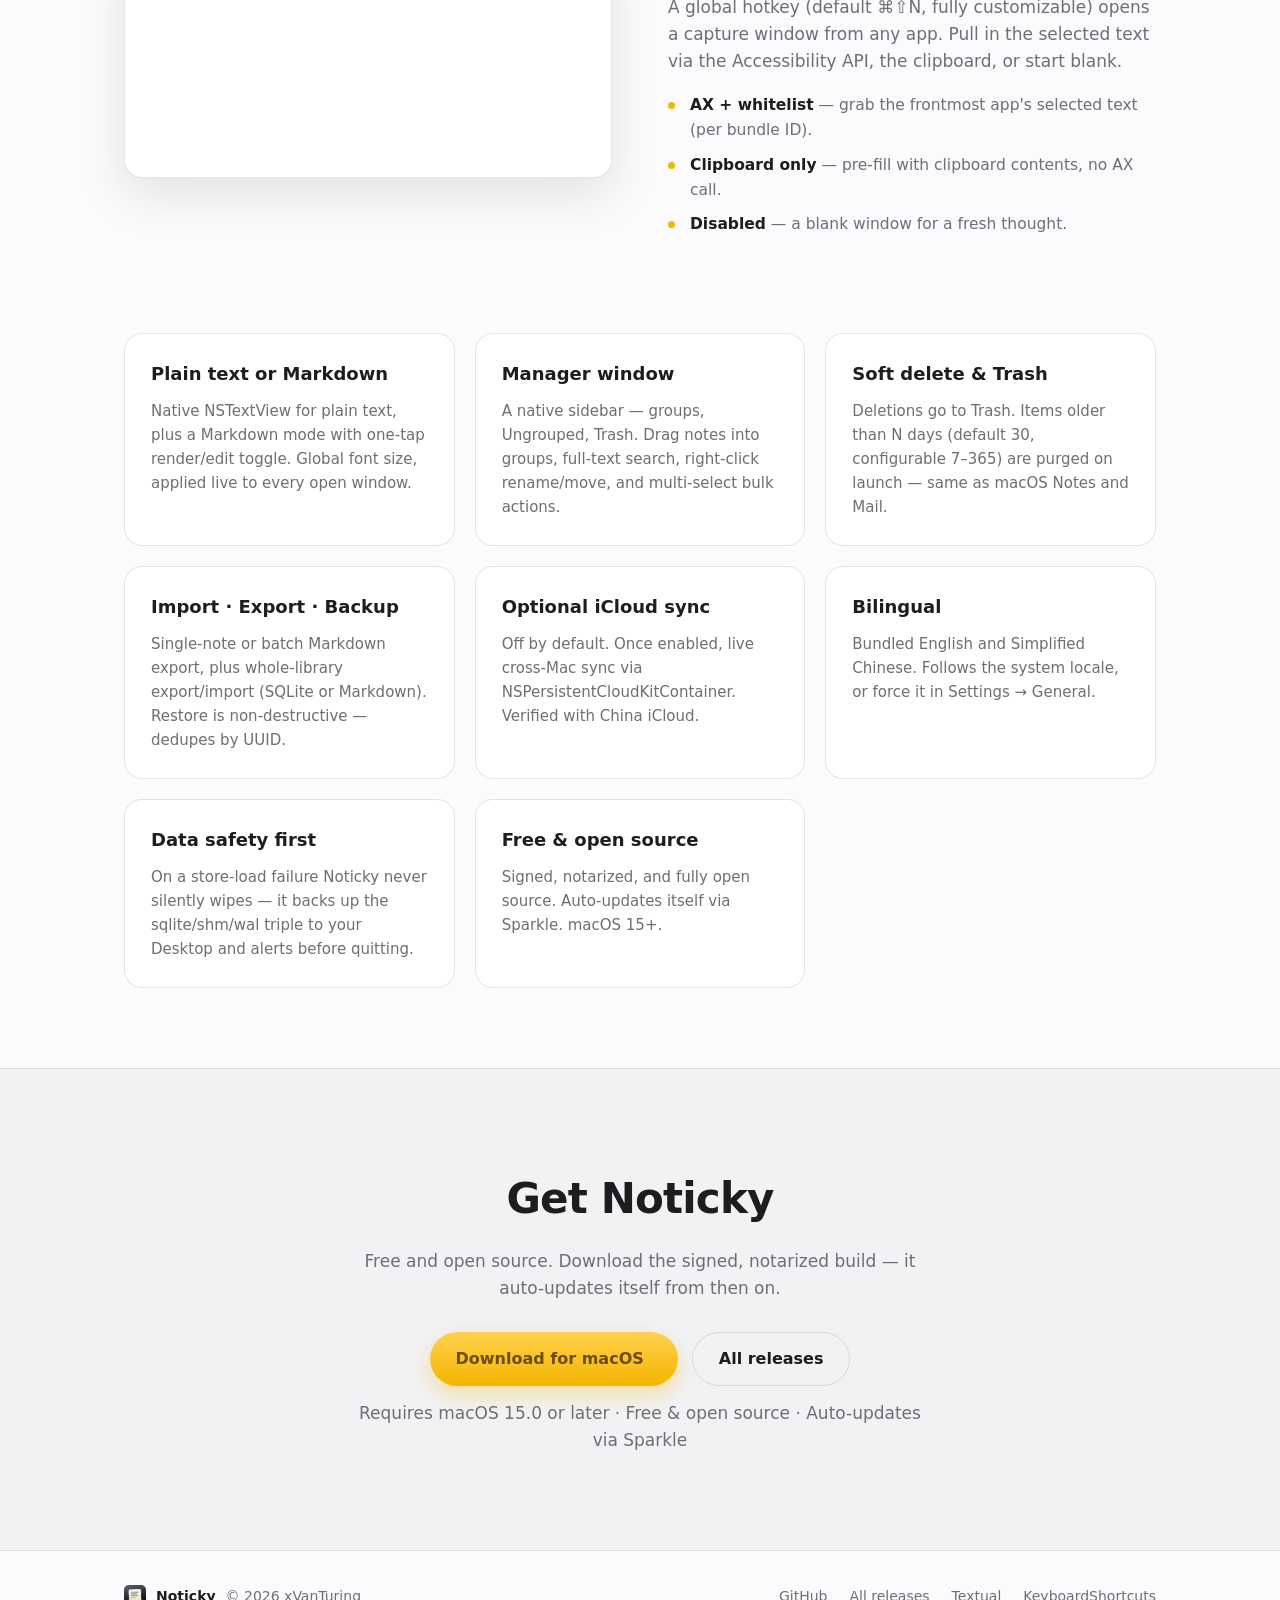
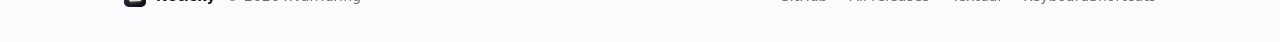
==== commit 5524000b: "site: promote Quick Capture to a full image feature (real screenshot) quick-capture.png verified — t" ====
--- a/site/index.html
+++ b/site/index.html
@@ -121,11 +121,22 @@
       </div>
     </article>
 
+    <article class="feature reverse">
+      <div class="feature-text">
+        <h2 data-i18n="f.capture.title">Quick Capture, anywhere</h2>
+        <p data-i18n="f.capture.body">A global hotkey (default ⌘⇧N, fully customizable) opens a capture window from any app. Pull in the selected text via the Accessibility API, the clipboard, or start blank.</p>
+        <ul>
+          <li data-i18n="f.capture.li1"><b>AX + whitelist</b> — grab the frontmost app's selected text (per bundle ID).</li>
+          <li data-i18n="f.capture.li2"><b>Clipboard only</b> — pre-fill with clipboard contents, no AX call.</li>
+          <li data-i18n="f.capture.li3"><b>Disabled</b> — a blank window for a fresh thought.</li>
+        </ul>
+      </div>
+      <div class="feature-media">
+        <img src="screenshots/quick-capture.png" alt="Noticky quick-capture window opened by global hotkey, with Save / New line / Cancel" width="1344" height="624" loading="lazy">
+      </div>
+    </article>
+
     <div class="grid">
-      <div class="card">
-        <h3 data-i18n="g.capture.title">Quick Capture</h3>
-        <p data-i18n="g.capture.body">A global hotkey (default ⌘⇧N, customizable) opens a capture window from any app — pull in the selected text via the Accessibility API, the clipboard, or start blank.</p>
-      </div>
       <div class="card">
         <h3 data-i18n="g.md.title">Plain text or Markdown</h3>
         <p data-i18n="g.md.body">Native NSTextView for plain text, plus a Markdown mode with one-tap render/edit toggle. Global font size, applied live to every open window.</p>
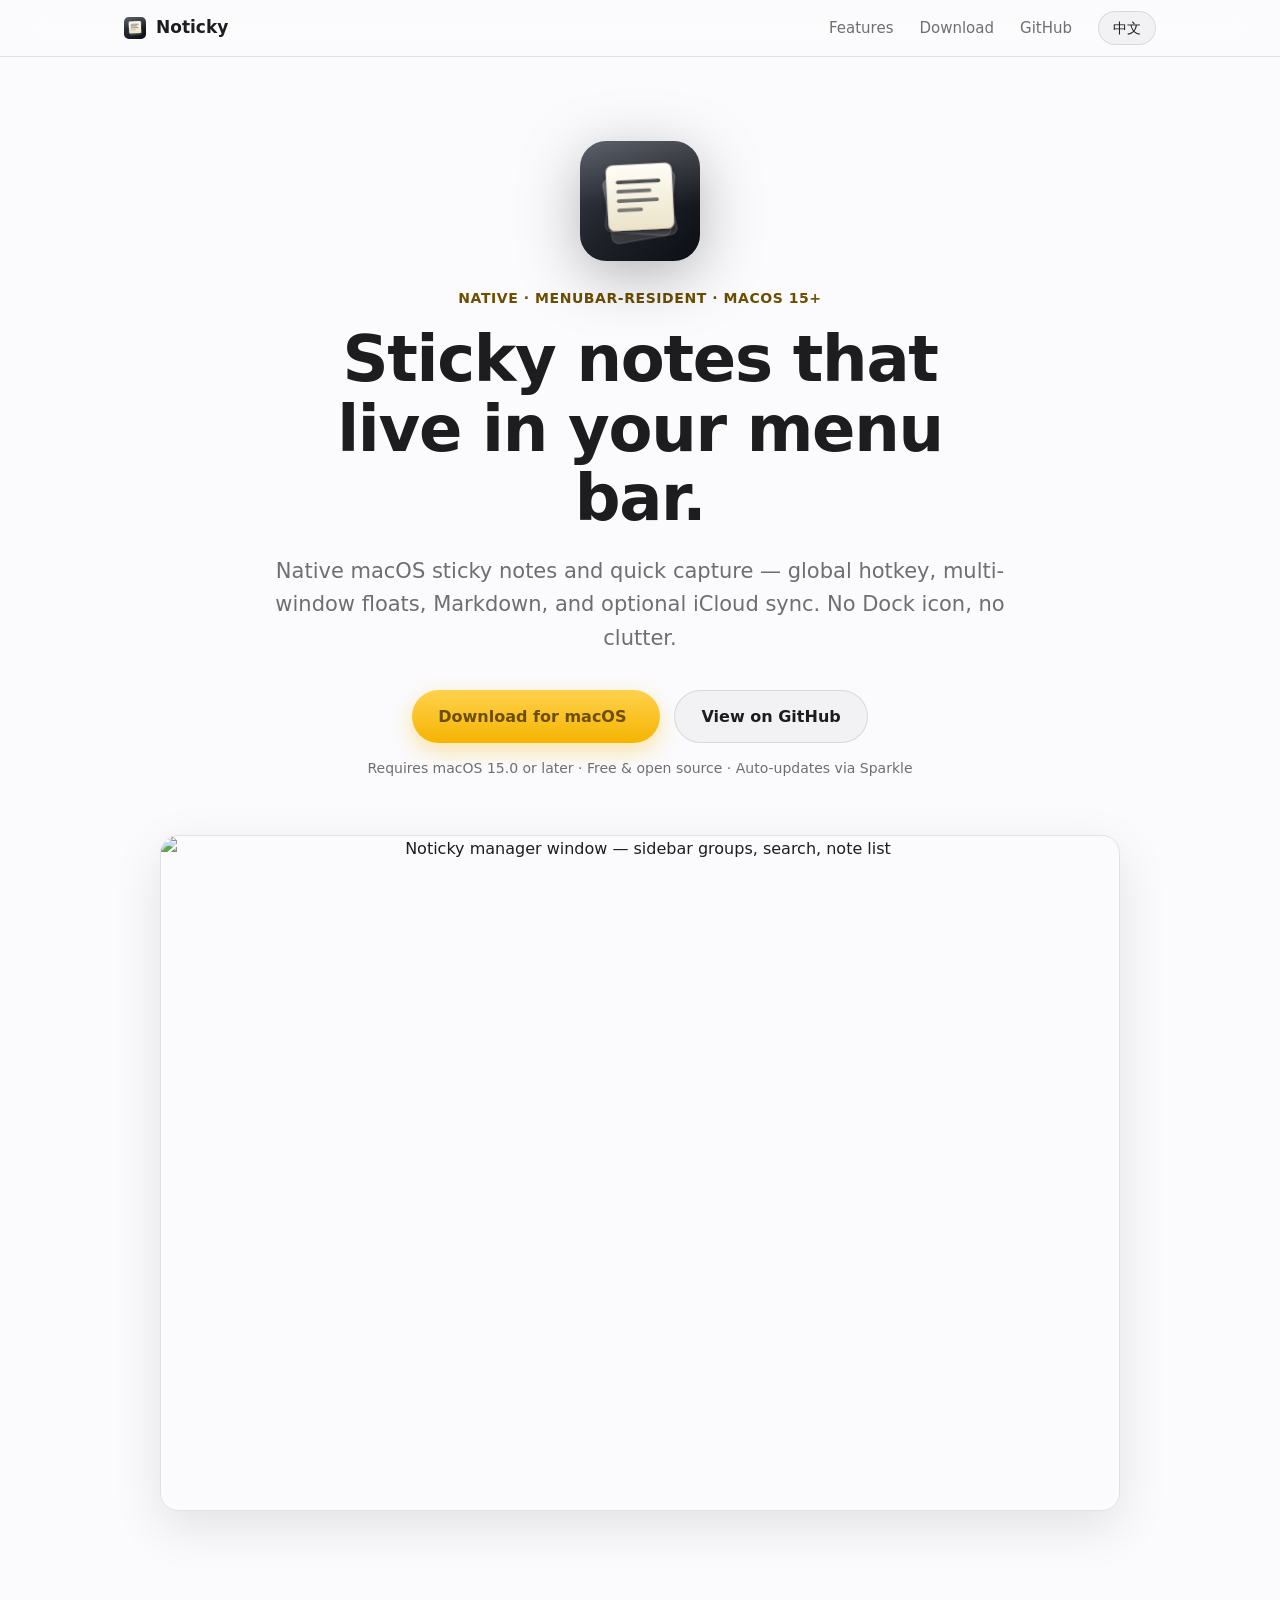
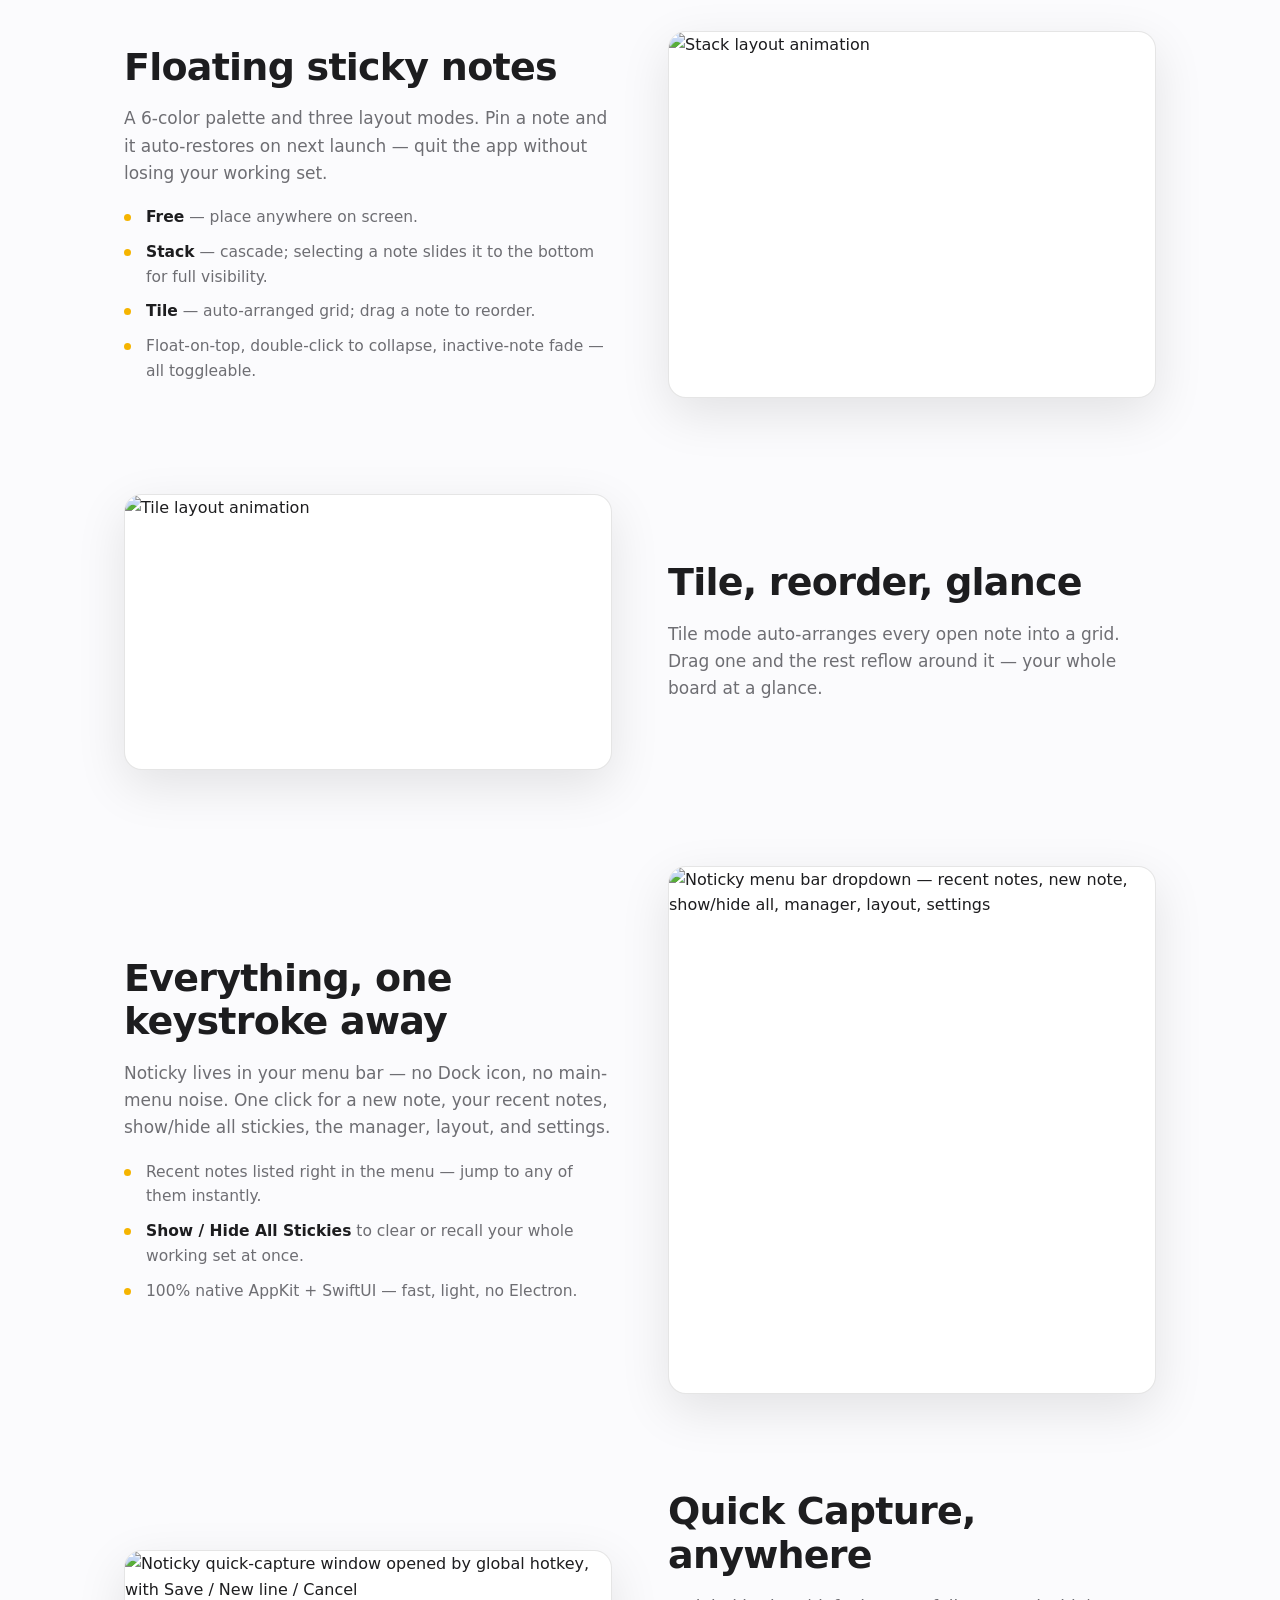
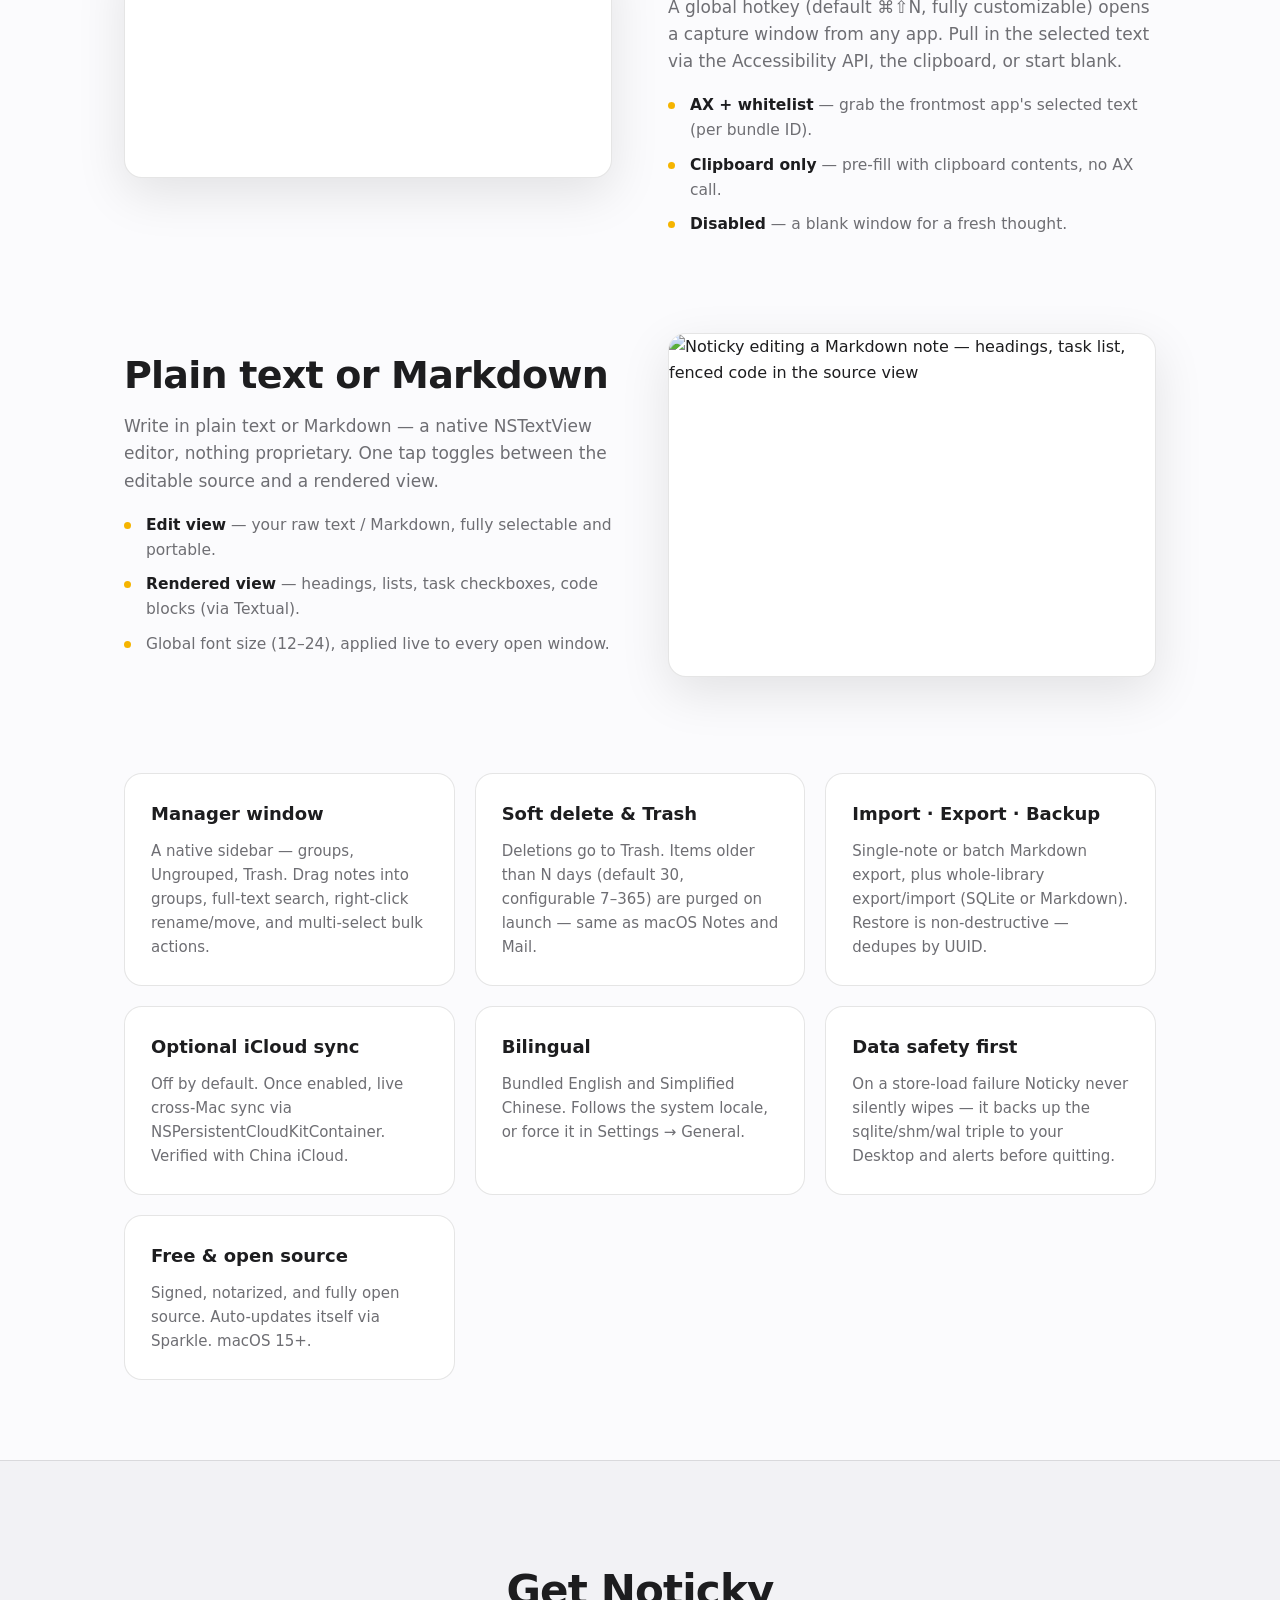
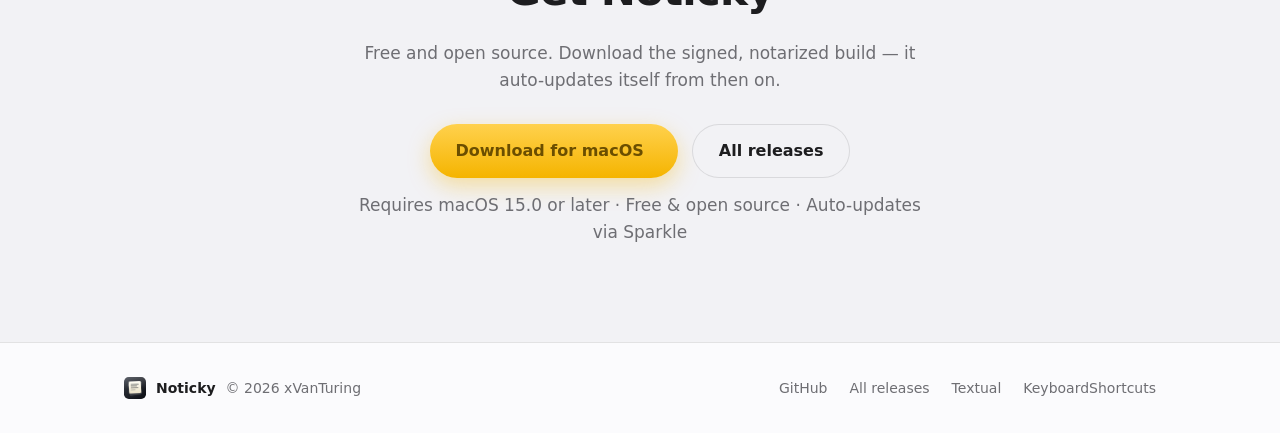
==== commit 7d99c077: "site: promote Markdown to a full image feature (edit-view framing) User opted to use markdown-editor" ====
--- a/site/index.html
+++ b/site/index.html
@@ -136,11 +136,22 @@
       </div>
     </article>
 
+    <article class="feature">
+      <div class="feature-text">
+        <h2 data-i18n="f.md.title">Plain text or Markdown</h2>
+        <p data-i18n="f.md.body">Write in plain text or Markdown — a native NSTextView editor, nothing proprietary. One tap toggles between the editable source and a rendered view.</p>
+        <ul>
+          <li data-i18n="f.md.li1"><b>Edit view</b> — your raw text / Markdown, fully selectable and portable.</li>
+          <li data-i18n="f.md.li2"><b>Rendered view</b> — headings, lists, task checkboxes, code blocks (via Textual).</li>
+          <li data-i18n="f.md.li3">Global font size (12–24), applied live to every open window.</li>
+        </ul>
+      </div>
+      <div class="feature-media">
+        <img src="screenshots/markdown-editor.png" alt="Noticky editing a Markdown note — headings, task list, fenced code in the source view" width="2024" height="1424" loading="lazy">
+      </div>
+    </article>
+
     <div class="grid">
-      <div class="card">
-        <h3 data-i18n="g.md.title">Plain text or Markdown</h3>
-        <p data-i18n="g.md.body">Native NSTextView for plain text, plus a Markdown mode with one-tap render/edit toggle. Global font size, applied live to every open window.</p>
-      </div>
       <div class="card">
         <h3 data-i18n="g.manager.title">Manager window</h3>
         <p data-i18n="g.manager.body">A native sidebar — groups, Ungrouped, Trash. Drag notes into groups, full-text search, right-click rename/move, and multi-select bulk actions.</p>
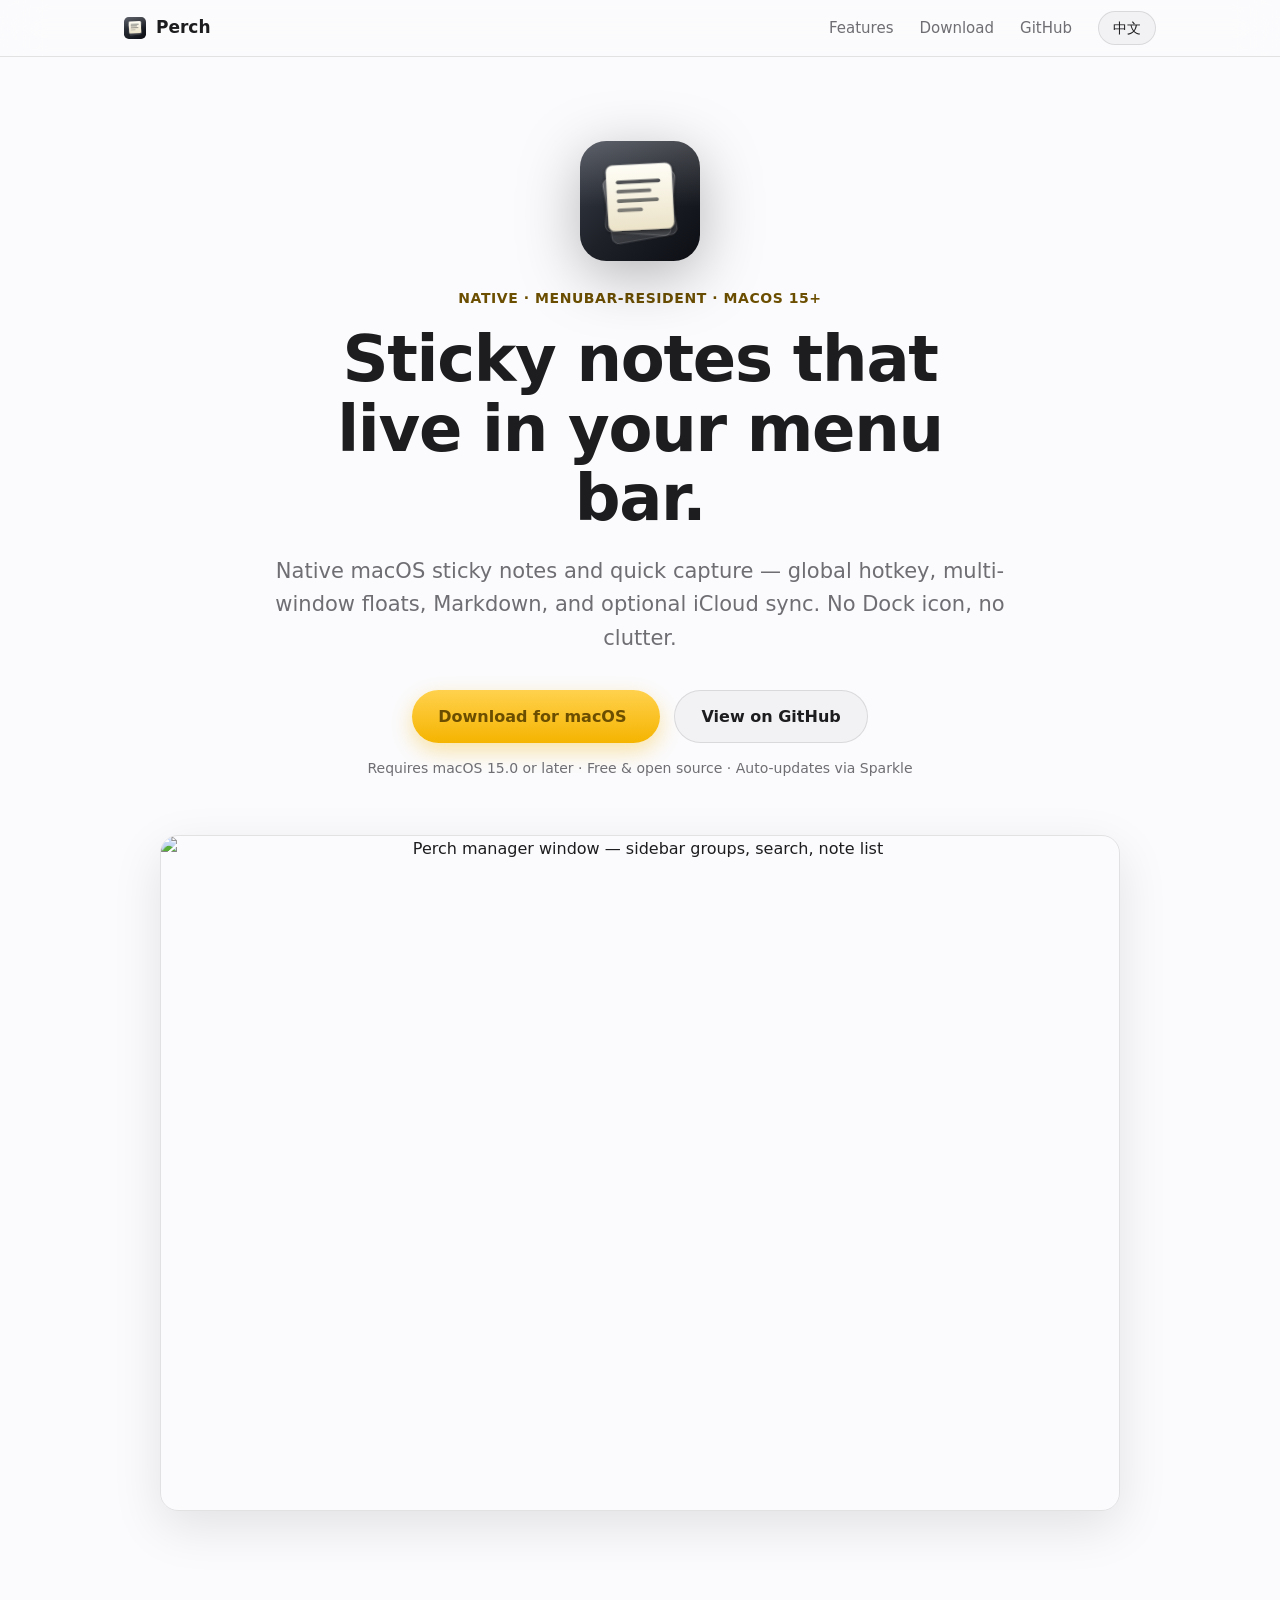
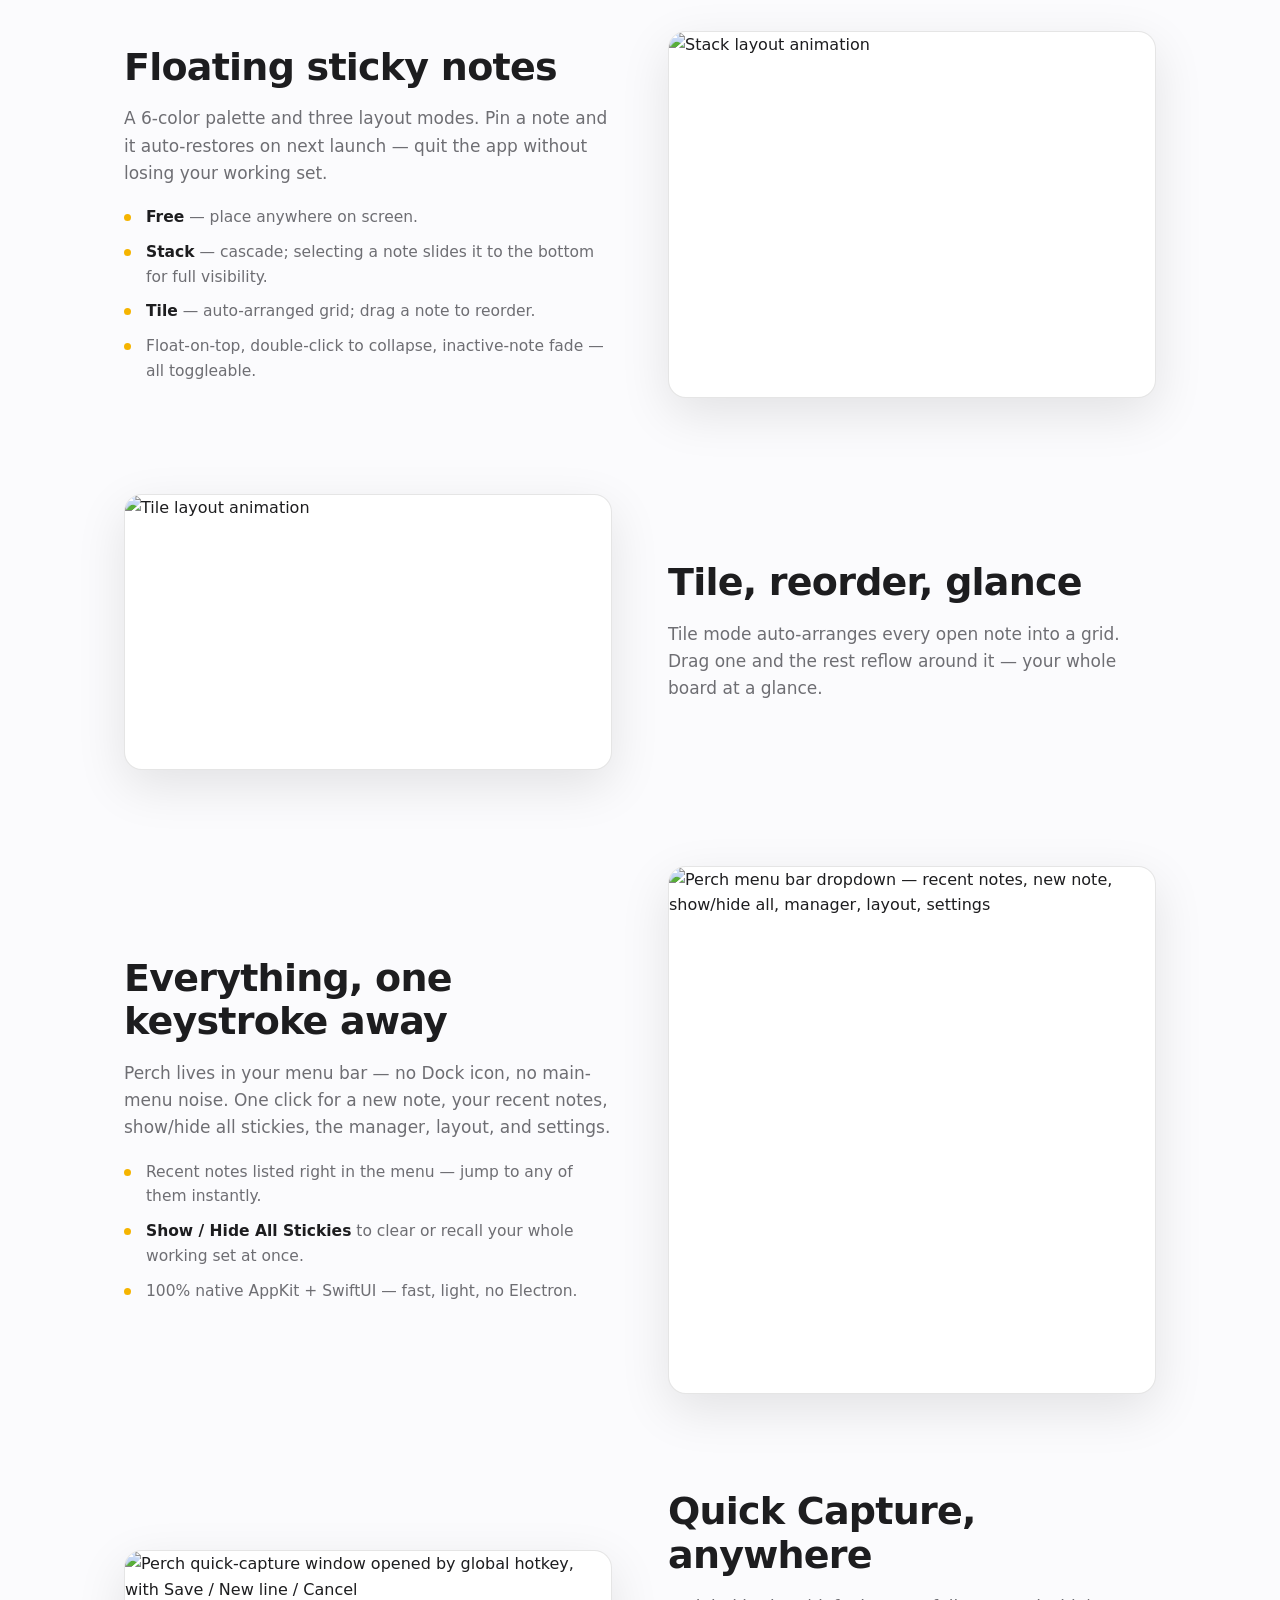
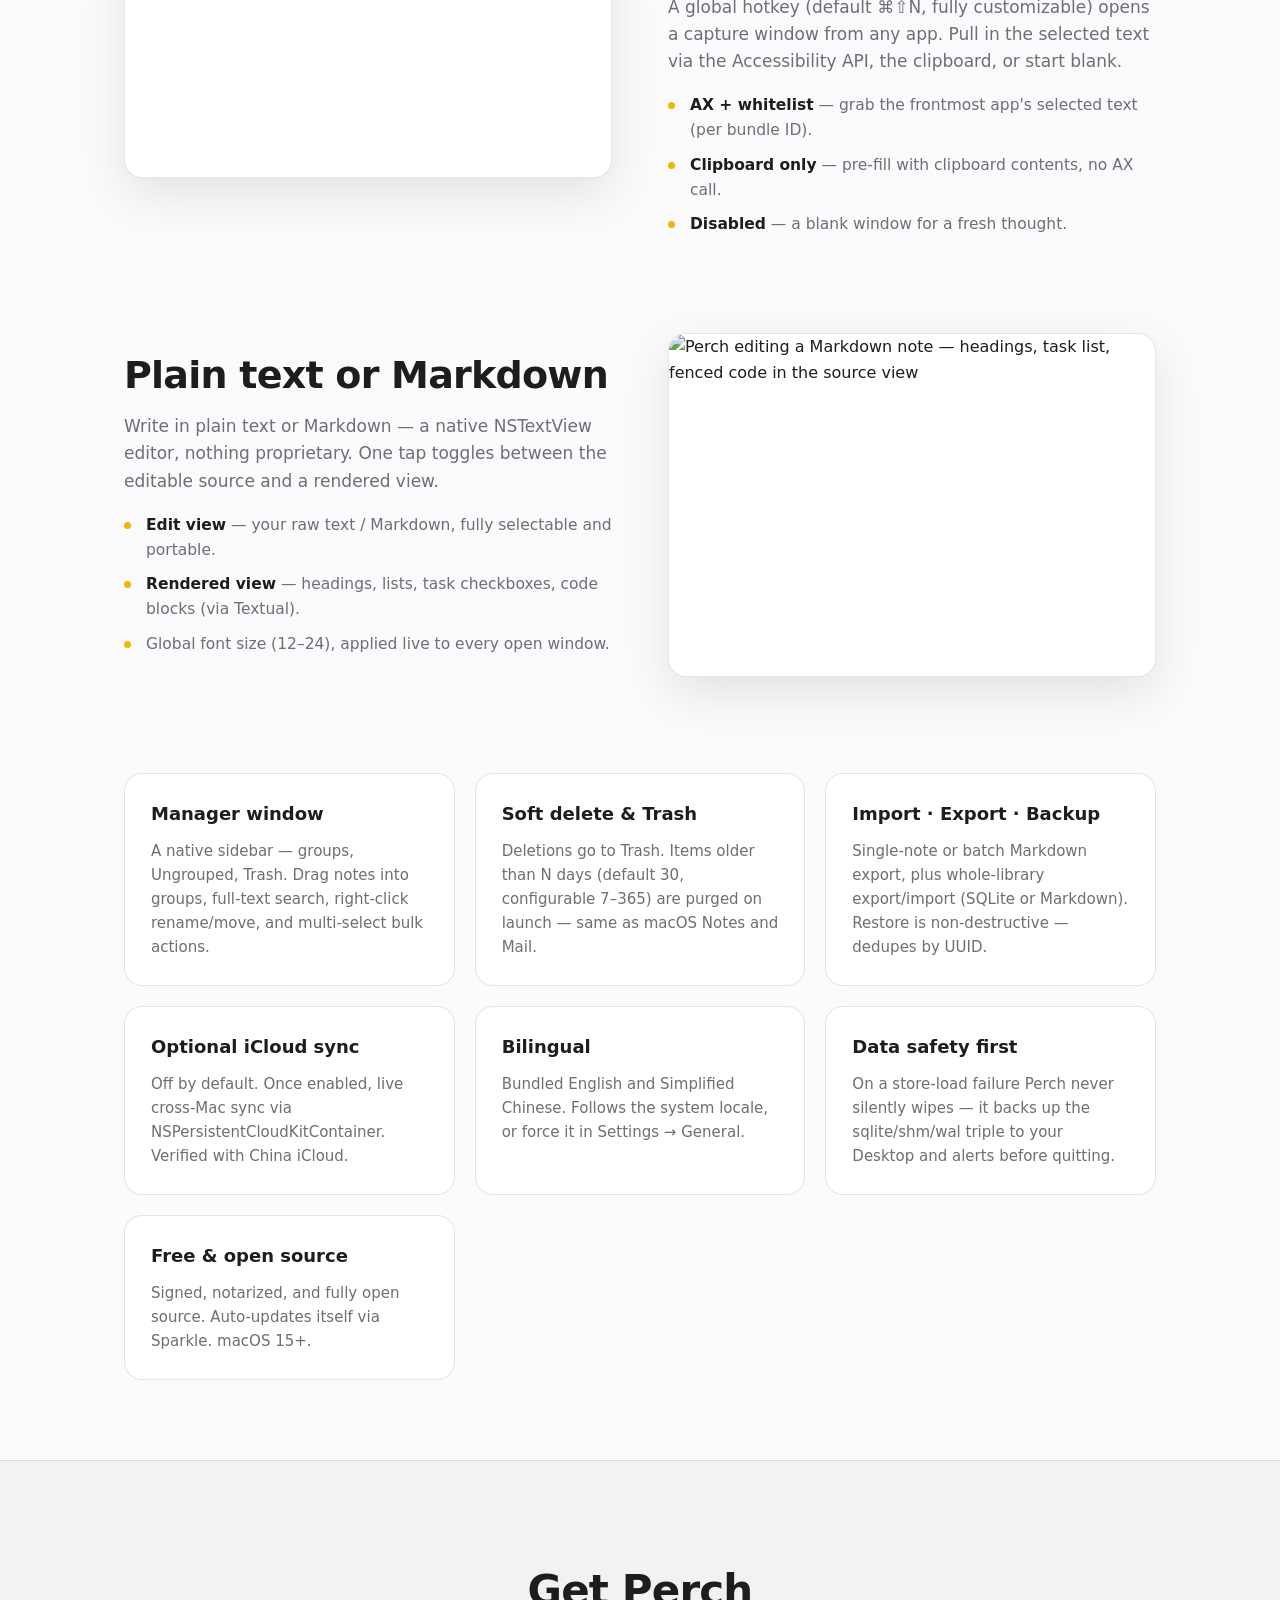
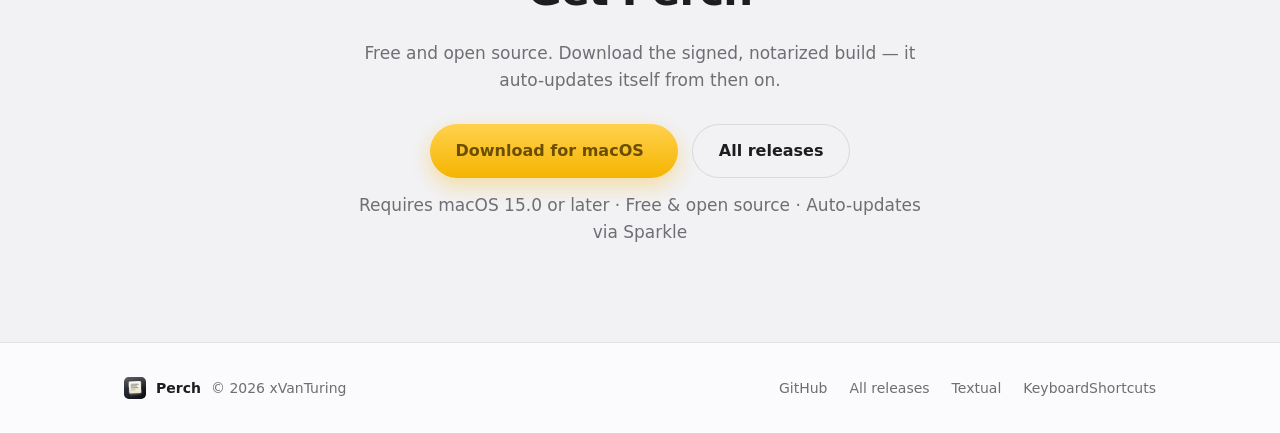
==== commit d2ae0dde: "docs: rebrand Noticky -> Perch across docs and site README, CLAUDE.md, DEV(.zh), docs/, TODO, site/," ====
--- a/site/index.html
+++ b/site/index.html
@@ -4,18 +4,18 @@
 <meta charset="UTF-8">
 <meta name="viewport" content="width=device-width, initial-scale=1">
 <meta name="google-site-verification" content="A2IxianbWtXFeXJWL5zcsJh0IH8kGYTFFjMnUTjZD_4">
-<title>Noticky — Native macOS sticky notes</title>
-<meta name="description" content="Noticky — native macOS 15+ sticky notes: menubar-resident, global hotkey quick capture, multi-window floating notes, Markdown, optional iCloud sync. Free and open source, no Dock icon.">
-<meta name="keywords" content="macOS sticky notes, mac note app, menubar notes, quick capture, Markdown notes mac, floating notes, iCloud sync notes, Noticky">
+<title>Perch — Native macOS sticky notes</title>
+<meta name="description" content="Perch — native macOS 15+ sticky notes: menubar-resident, global hotkey quick capture, multi-window floating notes, Markdown, optional iCloud sync. Free and open source, no Dock icon.">
+<meta name="keywords" content="macOS sticky notes, mac note app, menubar notes, quick capture, Markdown notes mac, floating notes, iCloud sync notes, Perch">
 <link rel="canonical" href="https://xvanturing.github.io/Noticky/">
-<meta property="og:title" content="Noticky — Native macOS sticky notes">
+<meta property="og:title" content="Perch — Native macOS sticky notes">
 <meta property="og:description" content="Menubar-resident sticky notes for macOS 15+. Global hotkey capture, floating windows, Markdown, iCloud sync. Free & open source.">
 <meta property="og:type" content="website">
 <meta property="og:url" content="https://xvanturing.github.io/Noticky/">
-<meta property="og:site_name" content="Noticky">
+<meta property="og:site_name" content="Perch">
 <meta property="og:image" content="https://xvanturing.github.io/Noticky/screenshots/manage-all-note.png">
 <meta name="twitter:card" content="summary_large_image">
-<meta name="twitter:title" content="Noticky — Native macOS sticky notes">
+<meta name="twitter:title" content="Perch — Native macOS sticky notes">
 <meta name="twitter:description" content="Menubar-resident sticky notes for macOS 15+. Global hotkey capture, floating windows, Markdown, iCloud sync.">
 <meta name="twitter:image" content="https://xvanturing.github.io/Noticky/screenshots/manage-all-note.png">
 <meta name="theme-color" content="#f5b400">
@@ -25,7 +25,7 @@
 {
   "@context": "https://schema.org",
   "@type": "SoftwareApplication",
-  "name": "Noticky",
+  "name": "Perch",
   "operatingSystem": "macOS 15.0+",
   "applicationCategory": "ProductivityApplication",
   "description": "Native macOS sticky notes and quick capture — menubar-resident, global hotkey, multi-window floats, Markdown, optional iCloud sync.",
@@ -45,7 +45,7 @@
   <div class="wrap nav-inner">
     <a class="brand" href="#top">
       <img class="brand-mark" src="icon.svg" alt="" width="22" height="22">
-      <span>Noticky</span>
+      <span>Perch</span>
     </a>
     <nav class="nav-links">
       <a href="#features" data-i18n="nav.features">Features</a>
@@ -60,7 +60,7 @@
 
   <section class="hero">
     <div class="wrap">
-      <img class="hero-icon" src="icon.svg" alt="Noticky app icon" width="120" height="120">
+      <img class="hero-icon" src="icon.svg" alt="Perch app icon" width="120" height="120">
       <p class="eyebrow" data-i18n="hero.eyebrow">Native · Menubar-resident · macOS 15+</p>
       <h1 data-i18n="hero.title">Sticky notes that live in your menu bar.</h1>
       <p class="lede" data-i18n="hero.lede">Native macOS sticky notes and quick capture — global hotkey, multi-window floats, Markdown, and optional iCloud sync. No Dock icon, no clutter.</p>
@@ -73,7 +73,7 @@
       </div>
       <p class="req" data-i18n="hero.req">Requires macOS 15.0 or later · Free &amp; open source · Auto-updates via Sparkle</p>
       <div class="hero-shot">
-        <img src="screenshots/manage-all-note.png" alt="Noticky manager window — sidebar groups, search, note list" width="2024" height="1424" loading="eager">
+        <img src="screenshots/manage-all-note.png" alt="Perch manager window — sidebar groups, search, note list" width="2024" height="1424" loading="eager">
       </div>
     </div>
   </section>
@@ -109,7 +109,7 @@
     <article class="feature">
       <div class="feature-text">
         <h2 data-i18n="f.menu.title">Everything, one keystroke away</h2>
-        <p data-i18n="f.menu.body">Noticky lives in your menu bar — no Dock icon, no main-menu noise. One click for a new note, your recent notes, show/hide all stickies, the manager, layout, and settings.</p>
+        <p data-i18n="f.menu.body">Perch lives in your menu bar — no Dock icon, no main-menu noise. One click for a new note, your recent notes, show/hide all stickies, the manager, layout, and settings.</p>
         <ul>
           <li data-i18n="f.menu.li1">Recent notes listed right in the menu — jump to any of them instantly.</li>
           <li data-i18n="f.menu.li2"><b>Show / Hide All Stickies</b> to clear or recall your whole working set at once.</li>
@@ -117,7 +117,7 @@
         </ul>
       </div>
       <div class="feature-media">
-        <img src="screenshots/menutray-open.png" alt="Noticky menu bar dropdown — recent notes, new note, show/hide all, manager, layout, settings" width="958" height="1038" loading="lazy">
+        <img src="screenshots/menutray-open.png" alt="Perch menu bar dropdown — recent notes, new note, show/hide all, manager, layout, settings" width="958" height="1038" loading="lazy">
       </div>
     </article>
 
@@ -132,7 +132,7 @@
         </ul>
       </div>
       <div class="feature-media">
-        <img src="screenshots/quick-capture.png" alt="Noticky quick-capture window opened by global hotkey, with Save / New line / Cancel" width="1344" height="624" loading="lazy">
+        <img src="screenshots/quick-capture.png" alt="Perch quick-capture window opened by global hotkey, with Save / New line / Cancel" width="1344" height="624" loading="lazy">
       </div>
     </article>
 
@@ -147,7 +147,7 @@
         </ul>
       </div>
       <div class="feature-media">
-        <img src="screenshots/markdown-editor.png" alt="Noticky editing a Markdown note — headings, task list, fenced code in the source view" width="2024" height="1424" loading="lazy">
+        <img src="screenshots/markdown-editor.png" alt="Perch editing a Markdown note — headings, task list, fenced code in the source view" width="2024" height="1424" loading="lazy">
       </div>
     </article>
 
@@ -174,7 +174,7 @@
       </div>
       <div class="card">
         <h3 data-i18n="g.safety.title">Data safety first</h3>
-        <p data-i18n="g.safety.body">On a store-load failure Noticky never silently wipes — it backs up the sqlite/shm/wal triple to your Desktop and alerts before quitting.</p>
+        <p data-i18n="g.safety.body">On a store-load failure Perch never silently wipes — it backs up the sqlite/shm/wal triple to your Desktop and alerts before quitting.</p>
       </div>
       <div class="card">
         <h3 data-i18n="g.oss.title">Free &amp; open source</h3>
@@ -186,7 +186,7 @@
 
   <section id="download" class="download">
     <div class="wrap">
-      <h2 data-i18n="dl.title">Get Noticky</h2>
+      <h2 data-i18n="dl.title">Get Perch</h2>
       <p data-i18n="dl.body">Free and open source. Download the signed, notarized build — it auto-updates itself from then on.</p>
       <div class="cta">
         <a id="downloadBtn2" class="btn btn-primary" href="https://github.com/xVanTuring/Noticky/releases/latest">
@@ -205,7 +205,7 @@
   <div class="wrap footer-inner">
     <div>
       <img class="brand-mark" src="icon.svg" alt="" width="22" height="22">
-      <span class="footer-name">Noticky</span>
+      <span class="footer-name">Perch</span>
       <span class="footer-copy">© 2026 xVanTuring</span>
     </div>
     <nav class="footer-links">
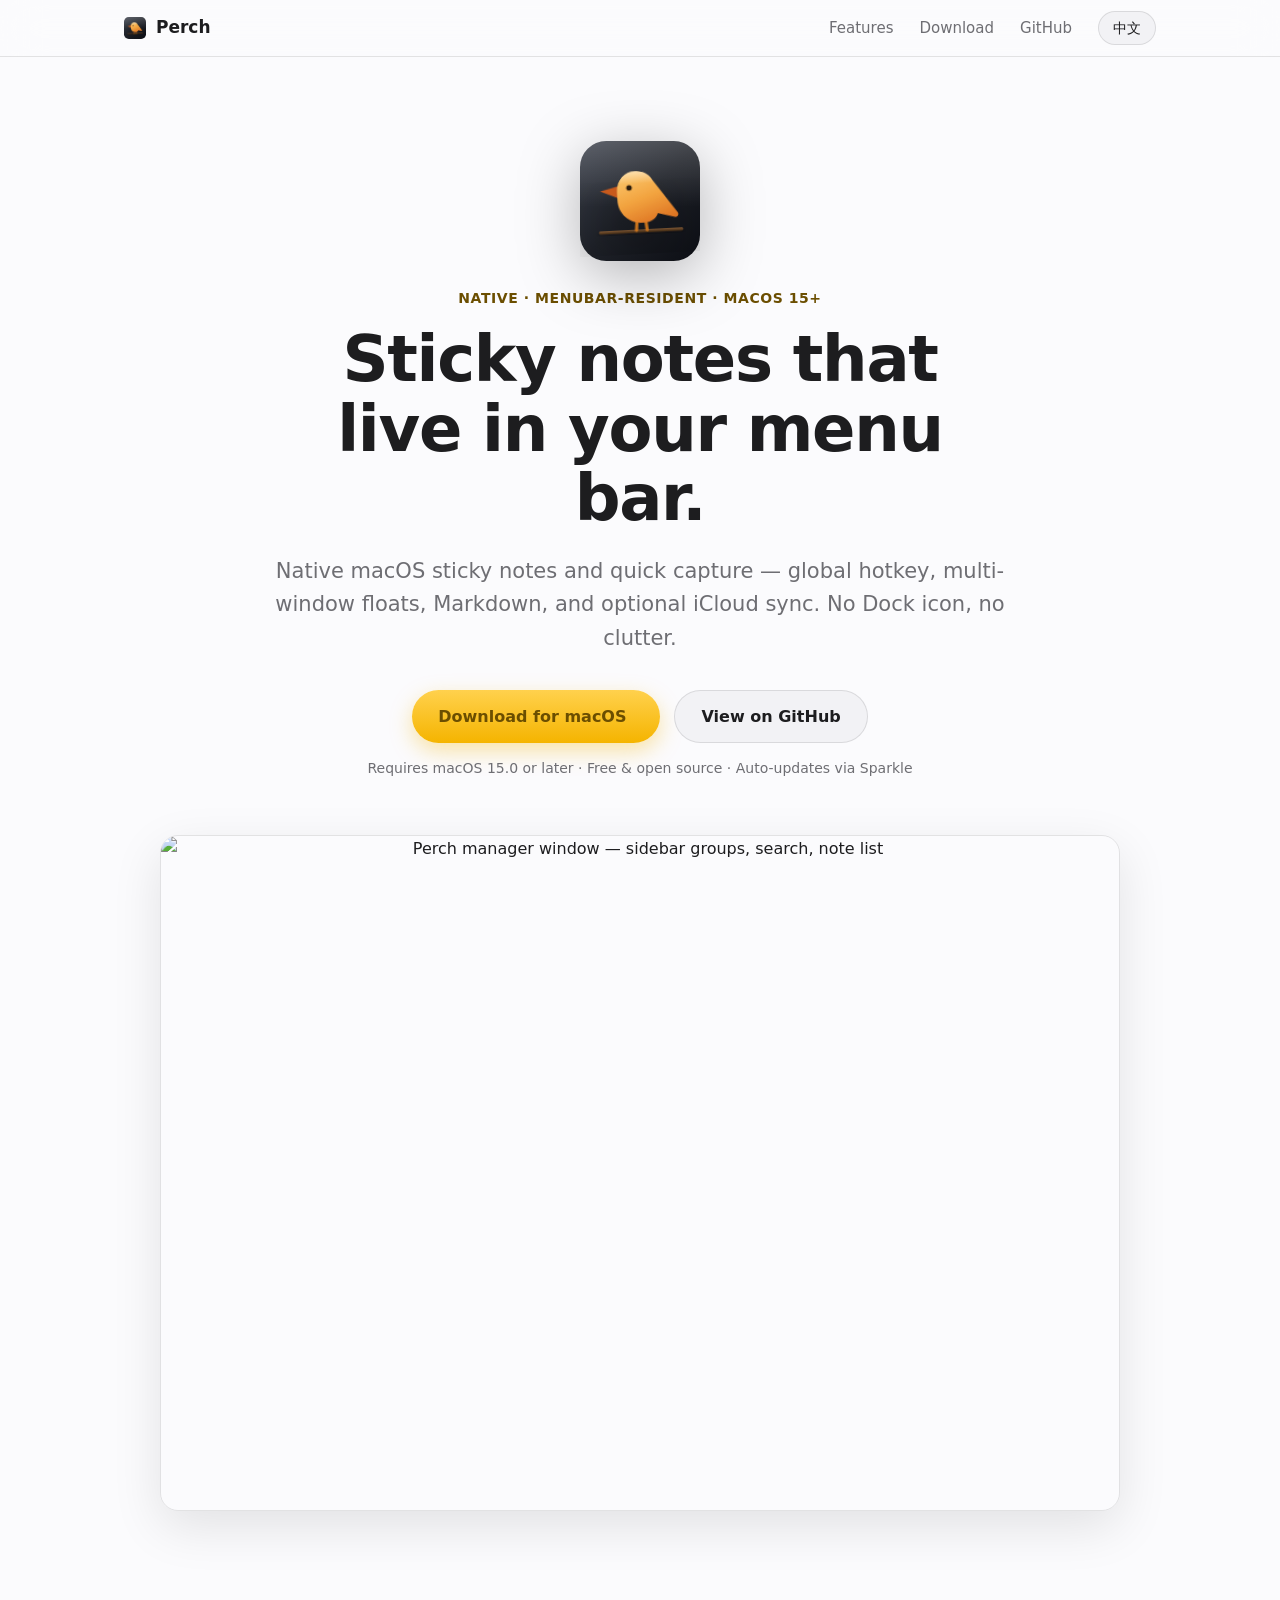
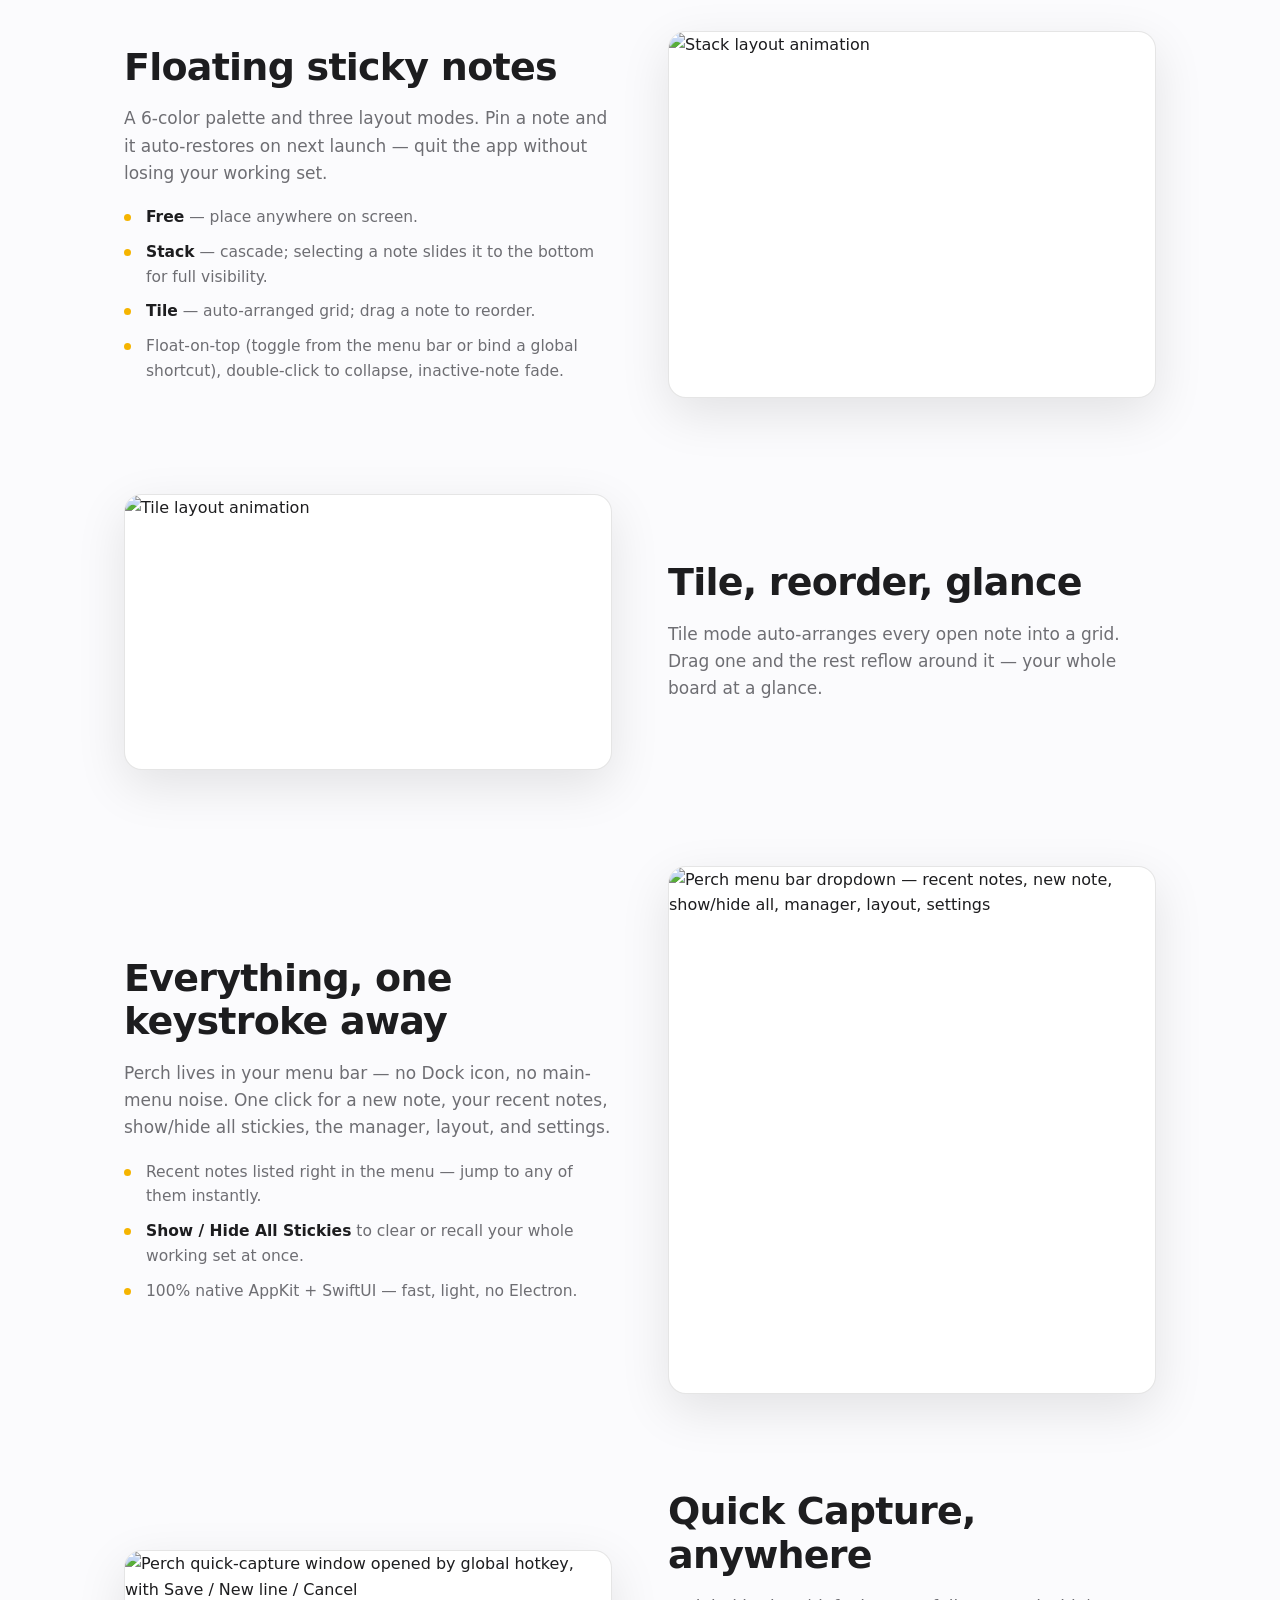
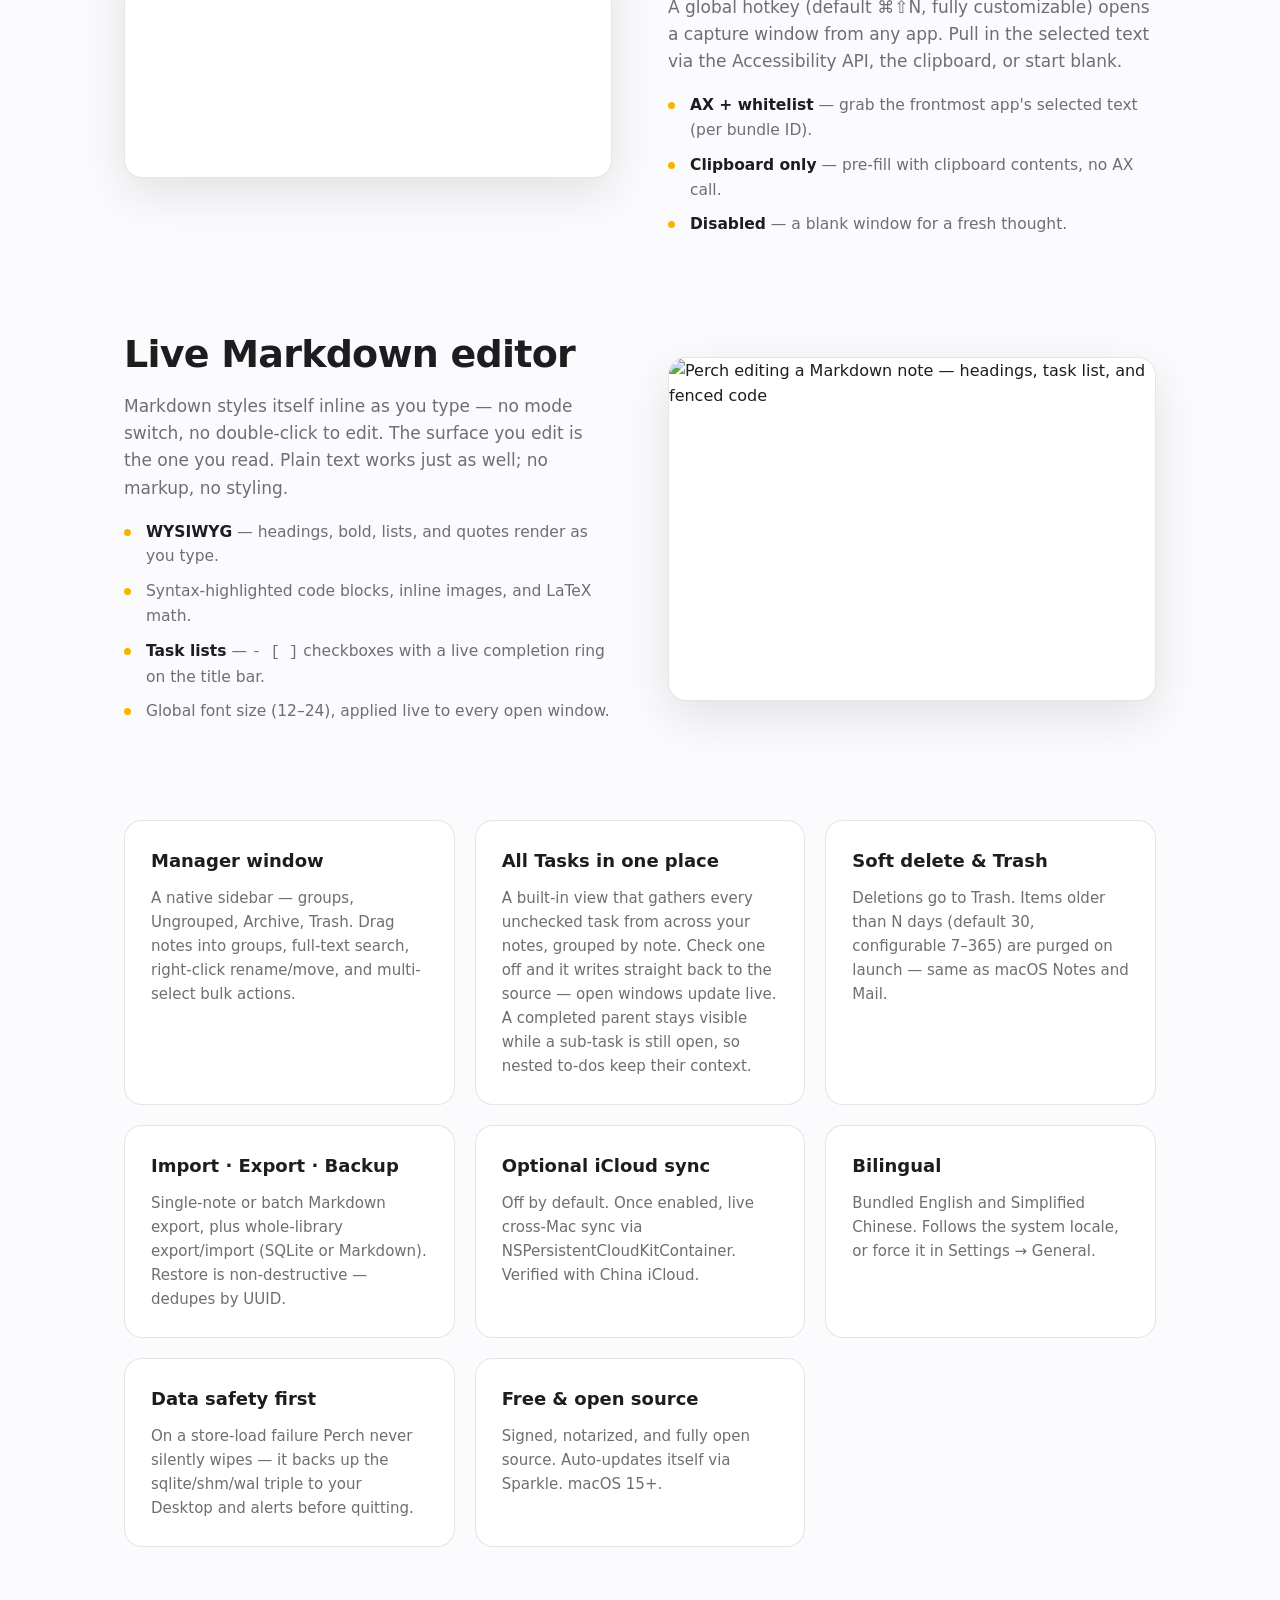
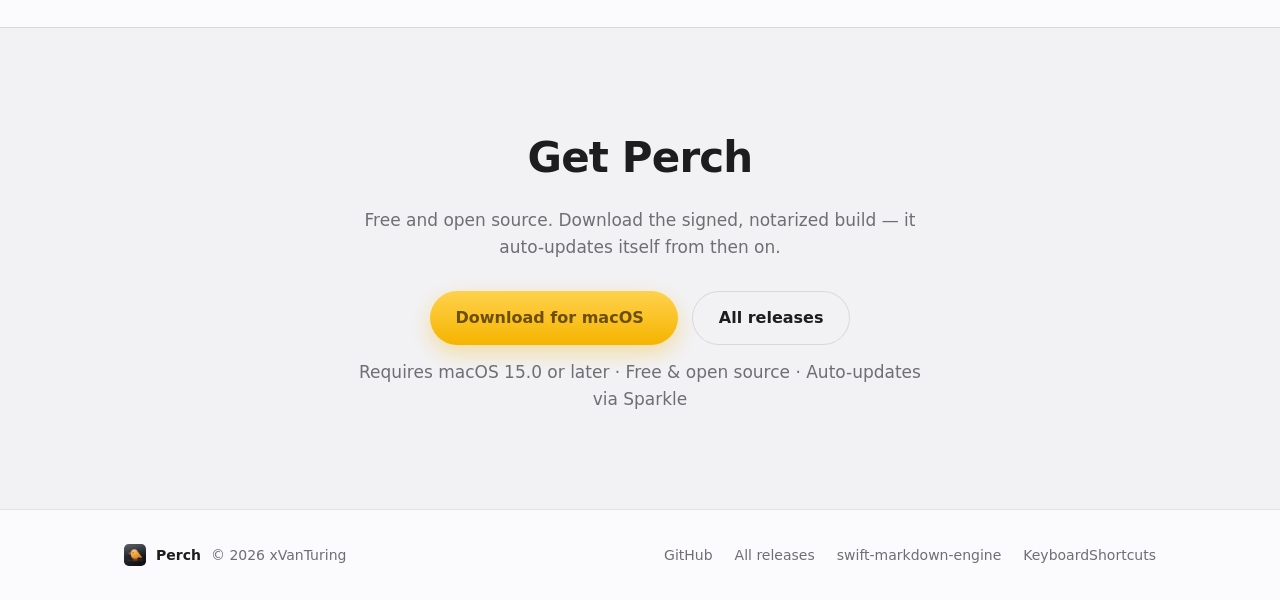
==== commit 6c68524d: "docs(readme,site): document All Tasks, WYSIWYG editor, float-on-top shortcut - Editor section: rewri" ====
--- a/site/index.html
+++ b/site/index.html
@@ -7,17 +7,17 @@
 <title>Perch — Native macOS sticky notes</title>
 <meta name="description" content="Perch — native macOS 15+ sticky notes: menubar-resident, global hotkey quick capture, multi-window floating notes, Markdown, optional iCloud sync. Free and open source, no Dock icon.">
 <meta name="keywords" content="macOS sticky notes, mac note app, menubar notes, quick capture, Markdown notes mac, floating notes, iCloud sync notes, Perch">
-<link rel="canonical" href="https://xvanturing.github.io/Noticky/">
+<link rel="canonical" href="https://xvanturing.github.io/Perch/">
 <meta property="og:title" content="Perch — Native macOS sticky notes">
 <meta property="og:description" content="Menubar-resident sticky notes for macOS 15+. Global hotkey capture, floating windows, Markdown, iCloud sync. Free & open source.">
 <meta property="og:type" content="website">
-<meta property="og:url" content="https://xvanturing.github.io/Noticky/">
+<meta property="og:url" content="https://xvanturing.github.io/Perch/">
 <meta property="og:site_name" content="Perch">
-<meta property="og:image" content="https://xvanturing.github.io/Noticky/screenshots/manage-all-note.png">
+<meta property="og:image" content="https://xvanturing.github.io/Perch/screenshots/manage-all-note.png">
 <meta name="twitter:card" content="summary_large_image">
 <meta name="twitter:title" content="Perch — Native macOS sticky notes">
 <meta name="twitter:description" content="Menubar-resident sticky notes for macOS 15+. Global hotkey capture, floating windows, Markdown, iCloud sync.">
-<meta name="twitter:image" content="https://xvanturing.github.io/Noticky/screenshots/manage-all-note.png">
+<meta name="twitter:image" content="https://xvanturing.github.io/Perch/screenshots/manage-all-note.png">
 <meta name="theme-color" content="#f5b400">
 <link rel="icon" type="image/svg+xml" href="icon.svg">
 <link rel="stylesheet" href="style.css">
@@ -29,10 +29,10 @@
   "operatingSystem": "macOS 15.0+",
   "applicationCategory": "ProductivityApplication",
   "description": "Native macOS sticky notes and quick capture — menubar-resident, global hotkey, multi-window floats, Markdown, optional iCloud sync.",
-  "url": "https://xvanturing.github.io/Noticky/",
-  "downloadUrl": "https://github.com/xVanTuring/Noticky/releases/latest",
+  "url": "https://xvanturing.github.io/Perch/",
+  "downloadUrl": "https://github.com/xVanTuring/Perch/releases/latest",
   "softwareVersion": "1.2.3",
-  "screenshot": "https://xvanturing.github.io/Noticky/screenshots/manage-all-note.png",
+  "screenshot": "https://xvanturing.github.io/Perch/screenshots/manage-all-note.png",
   "isAccessibleForFree": true,
   "offers": { "@type": "Offer", "price": "0", "priceCurrency": "USD" },
   "author": { "@type": "Person", "name": "xVanTuring", "url": "https://github.com/xVanTuring" }
@@ -50,7 +50,7 @@
     <nav class="nav-links">
       <a href="#features" data-i18n="nav.features">Features</a>
       <a href="#download" data-i18n="nav.download">Download</a>
-      <a href="https://github.com/xVanTuring/Noticky" target="_blank" rel="noopener">GitHub</a>
+      <a href="https://github.com/xVanTuring/Perch" target="_blank" rel="noopener">GitHub</a>
       <button id="langToggle" class="lang-toggle" type="button" aria-label="Switch language">中文</button>
     </nav>
   </div>
@@ -65,11 +65,11 @@
       <h1 data-i18n="hero.title">Sticky notes that live in your menu bar.</h1>
       <p class="lede" data-i18n="hero.lede">Native macOS sticky notes and quick capture — global hotkey, multi-window floats, Markdown, and optional iCloud sync. No Dock icon, no clutter.</p>
       <div class="cta">
-        <a id="downloadBtn" class="btn btn-primary" href="https://github.com/xVanTuring/Noticky/releases/latest">
+        <a id="downloadBtn" class="btn btn-primary" href="https://github.com/xVanTuring/Perch/releases/latest">
           <span data-i18n="hero.download">Download for macOS</span>
           <span id="dlVersion" class="dl-version"></span>
         </a>
-        <a class="btn btn-ghost" href="https://github.com/xVanTuring/Noticky" target="_blank" rel="noopener" data-i18n="hero.github">View on GitHub</a>
+        <a class="btn btn-ghost" href="https://github.com/xVanTuring/Perch" target="_blank" rel="noopener" data-i18n="hero.github">View on GitHub</a>
       </div>
       <p class="req" data-i18n="hero.req">Requires macOS 15.0 or later · Free &amp; open source · Auto-updates via Sparkle</p>
       <div class="hero-shot">
@@ -88,7 +88,7 @@
           <li data-i18n="f.float.li1"><b>Free</b> — place anywhere on screen.</li>
           <li data-i18n="f.float.li2"><b>Stack</b> — cascade; selecting a note slides it to the bottom for full visibility.</li>
           <li data-i18n="f.float.li3"><b>Tile</b> — auto-arranged grid; drag a note to reorder.</li>
-          <li data-i18n="f.float.li4">Float-on-top, double-click to collapse, inactive-note fade — all toggleable.</li>
+          <li data-i18n="f.float.li4">Float-on-top (toggle from the menu bar or bind a global shortcut), double-click to collapse, inactive-note fade.</li>
         </ul>
       </div>
       <div class="feature-media">
@@ -138,23 +138,28 @@
 
     <article class="feature">
       <div class="feature-text">
-        <h2 data-i18n="f.md.title">Plain text or Markdown</h2>
-        <p data-i18n="f.md.body">Write in plain text or Markdown — a native NSTextView editor, nothing proprietary. One tap toggles between the editable source and a rendered view.</p>
-        <ul>
-          <li data-i18n="f.md.li1"><b>Edit view</b> — your raw text / Markdown, fully selectable and portable.</li>
-          <li data-i18n="f.md.li2"><b>Rendered view</b> — headings, lists, task checkboxes, code blocks (via Textual).</li>
-          <li data-i18n="f.md.li3">Global font size (12–24), applied live to every open window.</li>
-        </ul>
-      </div>
-      <div class="feature-media">
-        <img src="screenshots/markdown-editor.png" alt="Perch editing a Markdown note — headings, task list, fenced code in the source view" width="2024" height="1424" loading="lazy">
+        <h2 data-i18n="f.md.title">Live Markdown editor</h2>
+        <p data-i18n="f.md.body">Markdown styles itself inline as you type — no mode switch, no double-click to edit. The surface you edit is the one you read. Plain text works just as well; no markup, no styling.</p>
+        <ul>
+          <li data-i18n="f.md.li1"><b>WYSIWYG</b> — headings, bold, lists, and quotes render as you type.</li>
+          <li data-i18n="f.md.li2">Syntax-highlighted code blocks, inline images, and LaTeX math.</li>
+          <li data-i18n="f.md.li3"><b>Task lists</b> — <code>- [ ]</code> checkboxes with a live completion ring on the title bar.</li>
+          <li data-i18n="f.md.li4">Global font size (12–24), applied live to every open window.</li>
+        </ul>
+      </div>
+      <div class="feature-media">
+        <img src="screenshots/markdown-editor.png" alt="Perch editing a Markdown note — headings, task list, and fenced code" width="2024" height="1424" loading="lazy">
       </div>
     </article>
 
     <div class="grid">
       <div class="card">
         <h3 data-i18n="g.manager.title">Manager window</h3>
-        <p data-i18n="g.manager.body">A native sidebar — groups, Ungrouped, Trash. Drag notes into groups, full-text search, right-click rename/move, and multi-select bulk actions.</p>
+        <p data-i18n="g.manager.body">A native sidebar — groups, Ungrouped, Archive, Trash. Drag notes into groups, full-text search, right-click rename/move, and multi-select bulk actions.</p>
+      </div>
+      <div class="card">
+        <h3 data-i18n="g.tasks.title">All Tasks in one place</h3>
+        <p data-i18n="g.tasks.body">A built-in view that gathers every unchecked task from across your notes, grouped by note. Check one off and it writes straight back to the source — open windows update live. A completed parent stays visible while a sub-task is still open, so nested to-dos keep their context.</p>
       </div>
       <div class="card">
         <h3 data-i18n="g.trash.title">Soft delete &amp; Trash</h3>
@@ -189,11 +194,11 @@
       <h2 data-i18n="dl.title">Get Perch</h2>
       <p data-i18n="dl.body">Free and open source. Download the signed, notarized build — it auto-updates itself from then on.</p>
       <div class="cta">
-        <a id="downloadBtn2" class="btn btn-primary" href="https://github.com/xVanTuring/Noticky/releases/latest">
+        <a id="downloadBtn2" class="btn btn-primary" href="https://github.com/xVanTuring/Perch/releases/latest">
           <span data-i18n="hero.download">Download for macOS</span>
           <span id="dlVersion2" class="dl-version"></span>
         </a>
-        <a class="btn btn-ghost" href="https://github.com/xVanTuring/Noticky/releases" target="_blank" rel="noopener" data-i18n="dl.all">All releases</a>
+        <a class="btn btn-ghost" href="https://github.com/xVanTuring/Perch/releases" target="_blank" rel="noopener" data-i18n="dl.all">All releases</a>
       </div>
       <p class="req" data-i18n="hero.req">Requires macOS 15.0 or later · Free &amp; open source · Auto-updates via Sparkle</p>
     </div>
@@ -209,9 +214,9 @@
       <span class="footer-copy">© 2026 xVanTuring</span>
     </div>
     <nav class="footer-links">
-      <a href="https://github.com/xVanTuring/Noticky" target="_blank" rel="noopener">GitHub</a>
-      <a href="https://github.com/xVanTuring/Noticky/releases" target="_blank" rel="noopener" data-i18n="dl.all">All releases</a>
-      <a href="https://github.com/gonzalezreal/textual" target="_blank" rel="noopener">Textual</a>
+      <a href="https://github.com/xVanTuring/Perch" target="_blank" rel="noopener">GitHub</a>
+      <a href="https://github.com/xVanTuring/Perch/releases" target="_blank" rel="noopener" data-i18n="dl.all">All releases</a>
+      <a href="https://github.com/xVanTuring/swift-markdown-engine" target="_blank" rel="noopener">swift-markdown-engine</a>
       <a href="https://github.com/sindresorhus/KeyboardShortcuts" target="_blank" rel="noopener">KeyboardShortcuts</a>
     </nav>
   </div>
